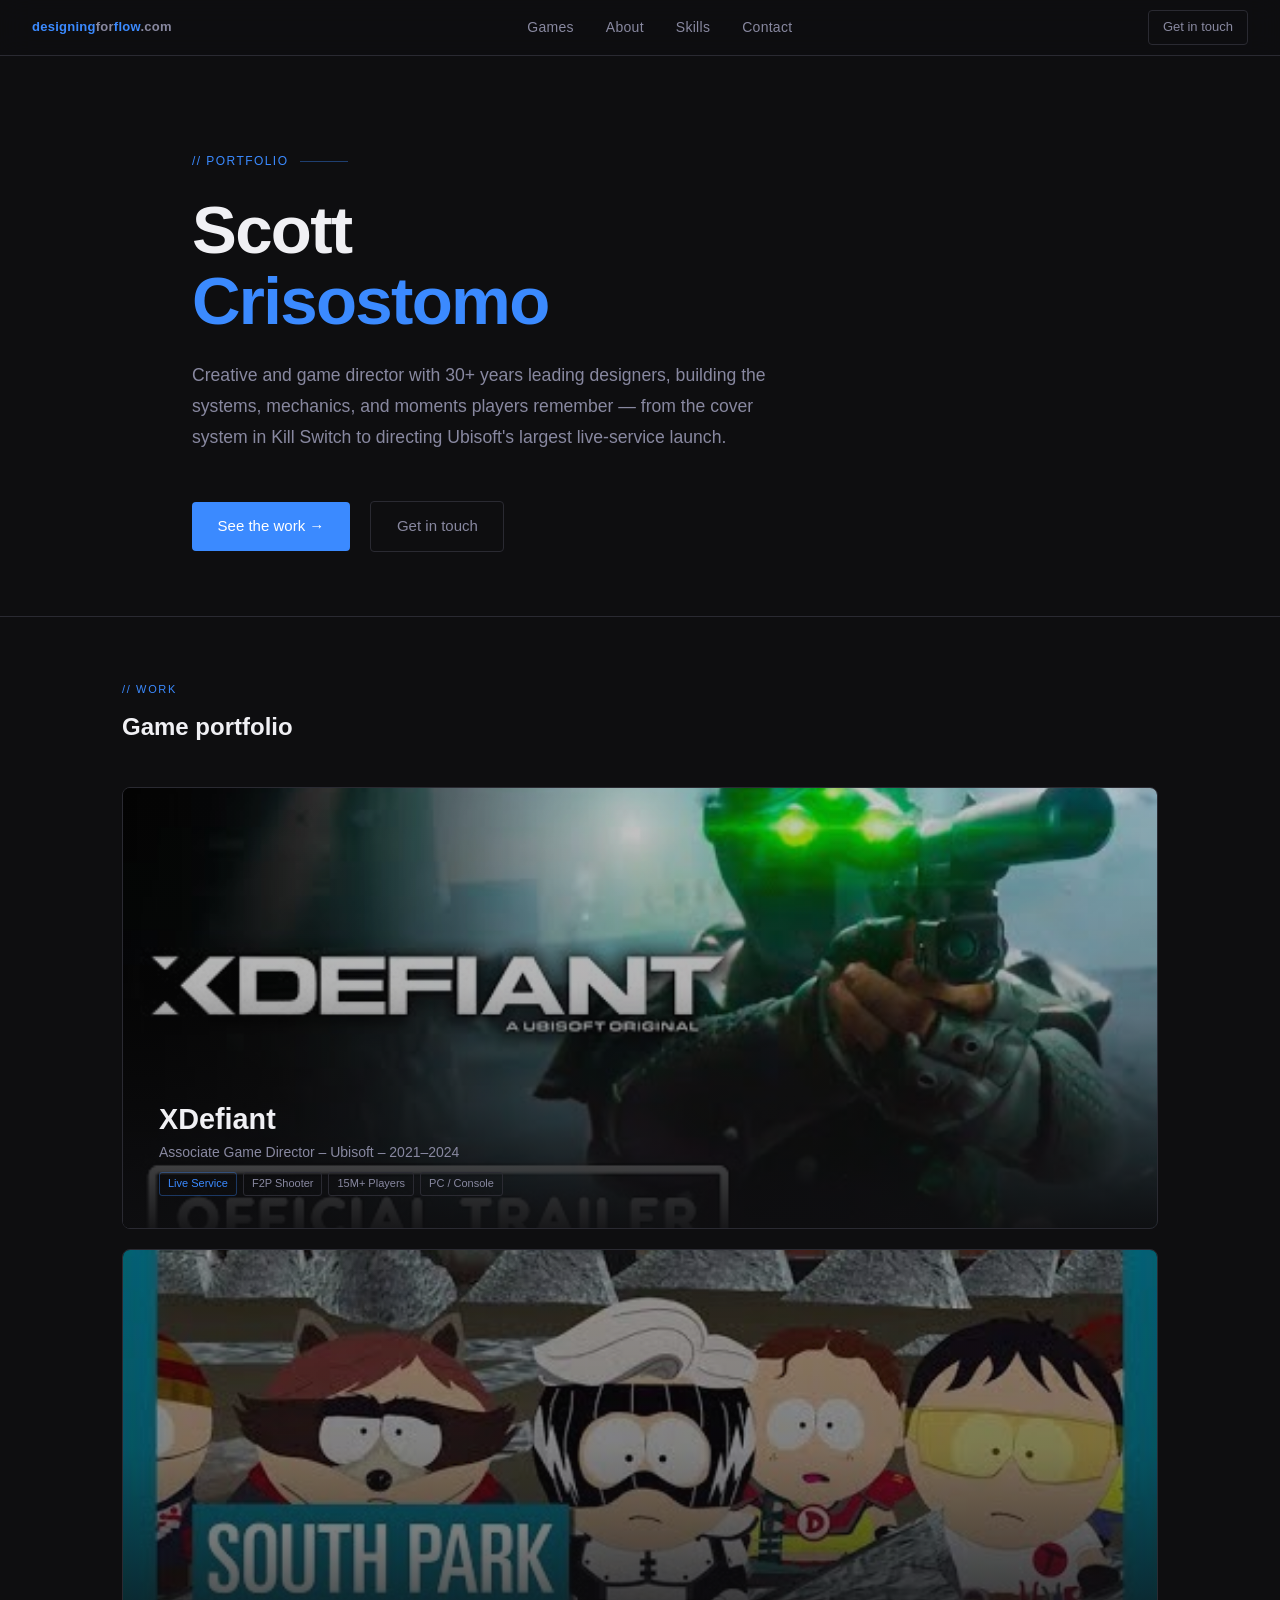
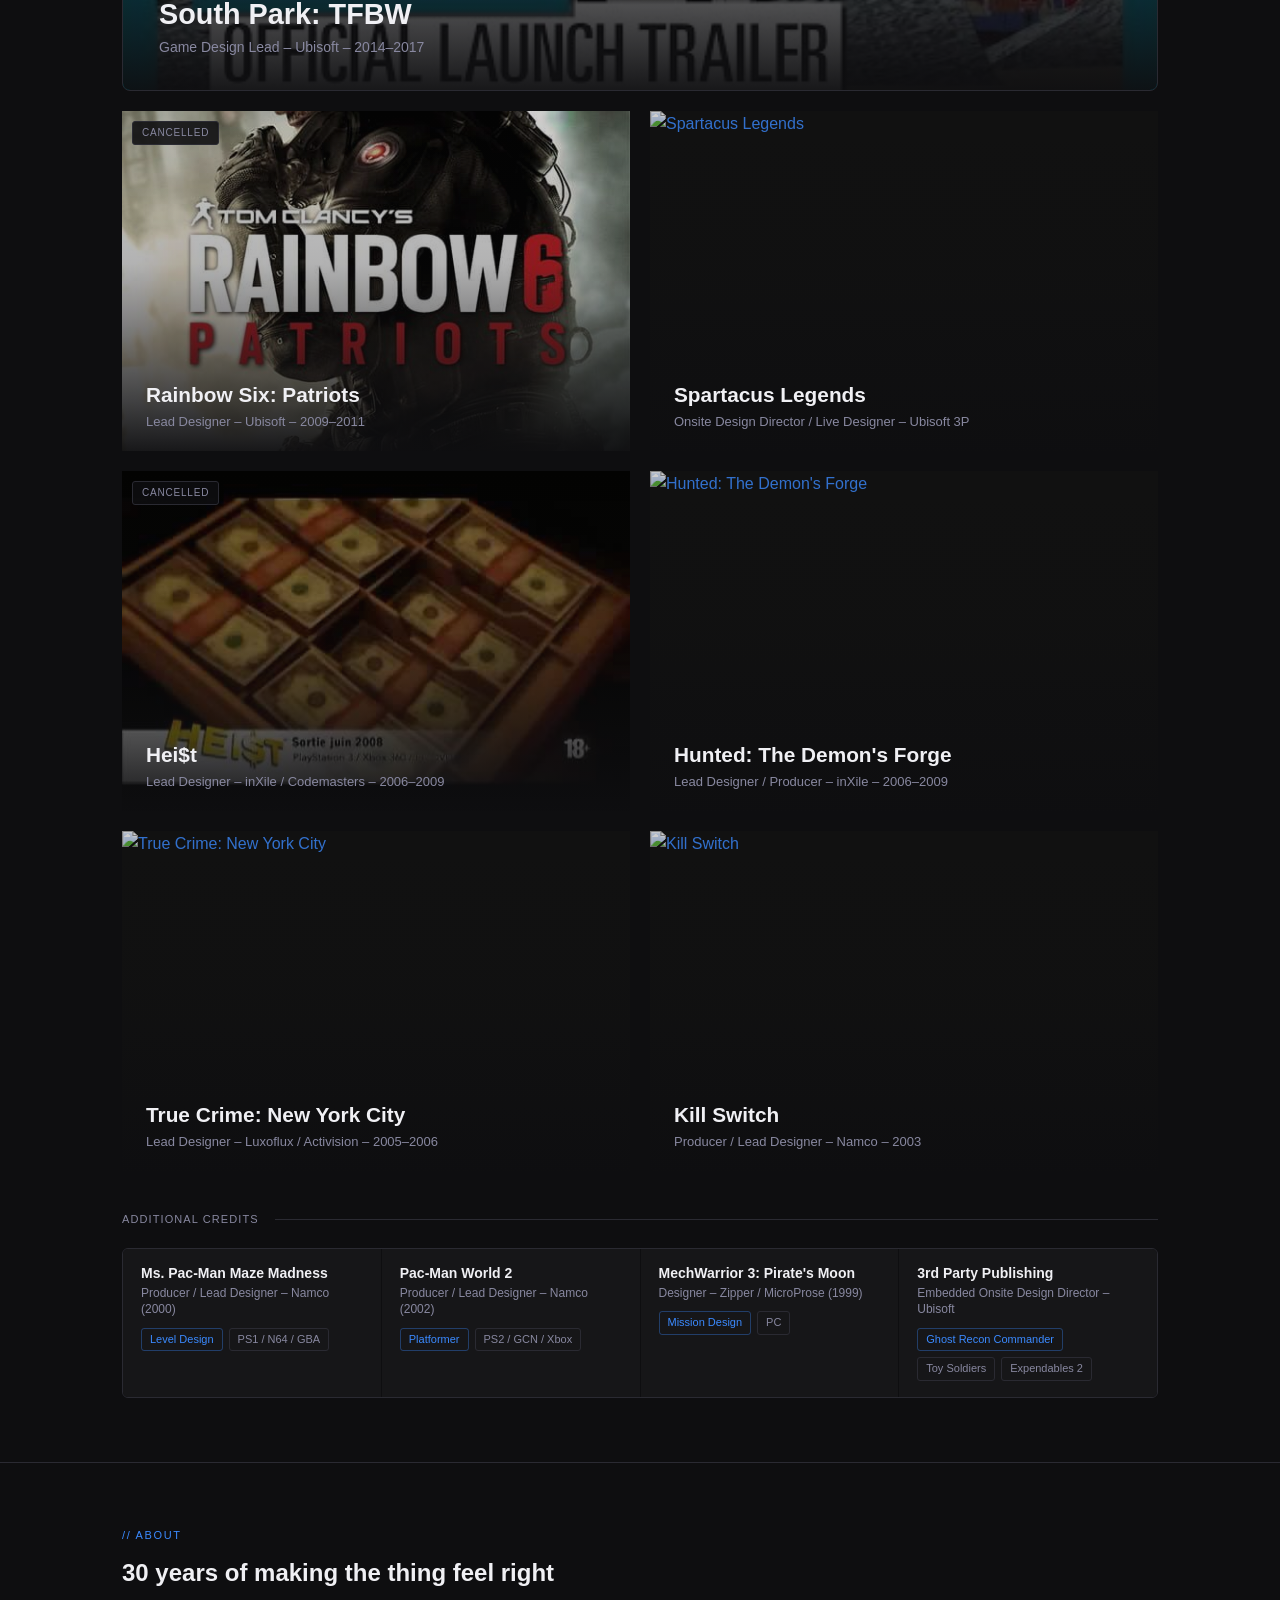
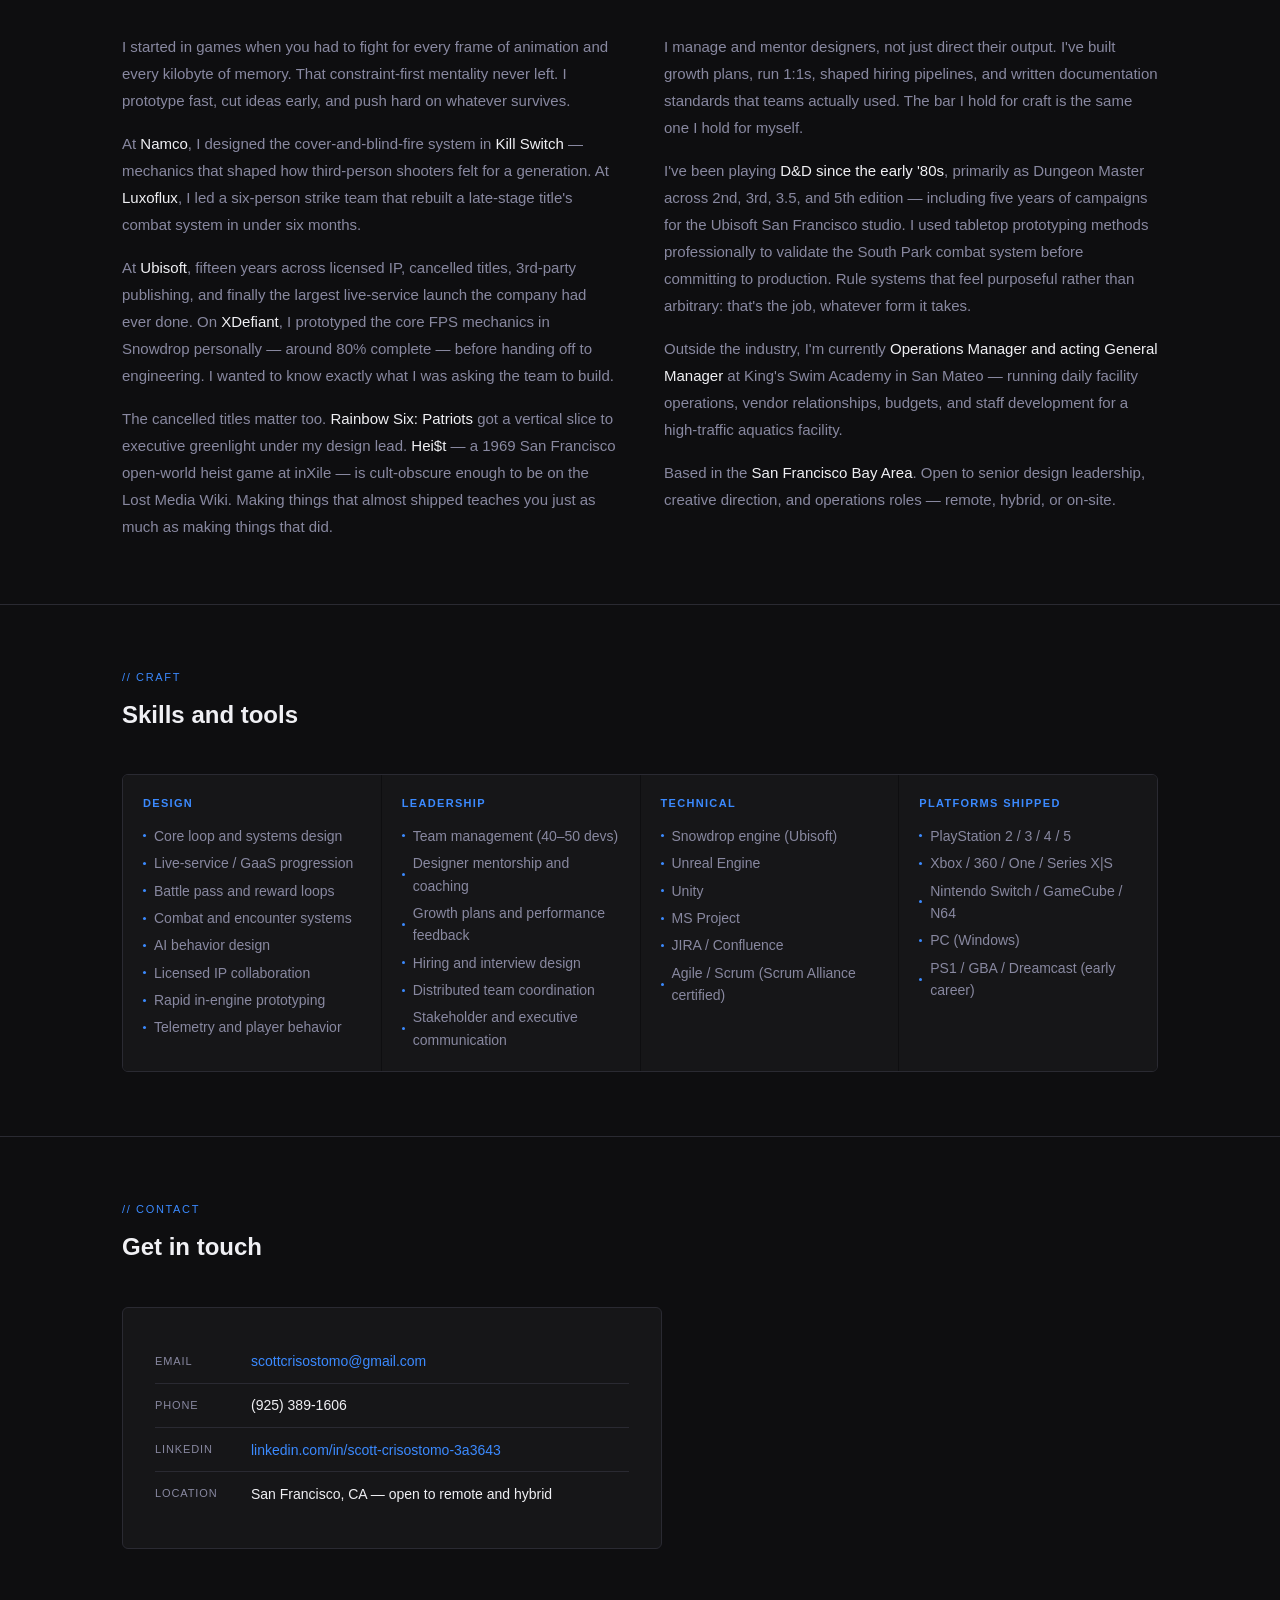
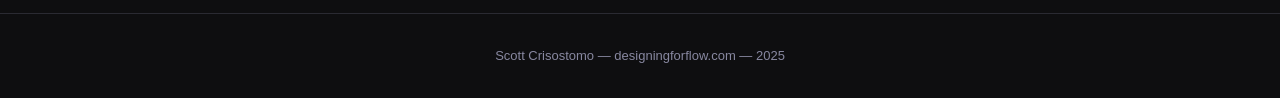
==== index.html @ 1a0916e8 "formating changes to balance out the cards" ====
<!DOCTYPE html>
<!-- saved from url=(0045)file:///C:/Users/scott/Downloads/index_1.html -->
<html lang="en"><head><meta http-equiv="Content-Type" content="text/html; charset=UTF-8">

<meta name="viewport" content="width=device-width, initial-scale=1.0">
<title>Scott Crisostomo — Game Design Portfolio</title>
<meta name="description" content="30+ years designing the systems, mechanics, and moments players remember. Associate Game Director on XDefiant. Lead Designer on South Park, Kill Switch, and more.">
<link rel="preconnect" href="https://fonts.googleapis.com/">
<link rel="preconnect" href="https://fonts.gstatic.com/" crossorigin="">
<link href="./index_files/css2" rel="stylesheet">
<style>
*{box-sizing:border-box;margin:0;padding:0}
:root{
  --bg:#0E0E10;--bg2:#161618;--bg3:#1E1E22;
  --accent:#3B8AFF;--accent2:#5CA0FF;
  --text:#F0F0F4;--muted:#8888A0;--border:#2A2A32;
  --sans:'Inter',sans-serif;--display:'DM Sans',sans-serif;
}
html{scroll-behavior:smooth}
body{background:var(--bg);color:var(--text);font-family:var(--sans);font-size:16px;line-height:1.6;overflow-x:hidden}
a{color:var(--accent);text-decoration:none}
a:hover{color:var(--accent2)}
img{display:block;max-width:100%}

/* NAV */
nav{
  position:sticky;top:0;z-index:100;
  background:rgba(14,14,16,0.94);
  backdrop-filter:blur(16px);-webkit-backdrop-filter:blur(16px);
  border-bottom:1px solid var(--border);
  padding:0 2rem;display:flex;align-items:center;justify-content:space-between;height:56px;
}
.nav-logo{font-family:var(--display);font-size:13px;font-weight:700;color:var(--accent);letter-spacing:0.02em}
.nav-logo span{color:var(--muted)}
.nav-links{display:flex;gap:2rem}
.nav-links a{font-size:14px;color:var(--muted);transition:color 0.2s;letter-spacing:0.02em}
.nav-links a:hover{color:var(--text)}
.nav-resume{font-size:13px;padding:6px 14px;border:1px solid var(--border);border-radius:4px;color:var(--muted);transition:border-color 0.2s,color 0.2s}
.nav-resume:hover{border-color:var(--accent);color:var(--accent)}

/* HERO */
.hero{padding:6rem 2rem 4rem;max-width:960px;margin:0 auto}
.hero-eyebrow{font-family:var(--sans);font-size:12px;color:var(--accent);letter-spacing:0.12em;text-transform:uppercase;margin-bottom:1.5rem;display:flex;align-items:center;gap:0.75rem}
.hero-eyebrow::after{content:'';flex:1;max-width:48px;height:1px;background:var(--accent);opacity:0.4}
.hero h1{font-family:var(--display);font-size:clamp(2.6rem,6vw,4.2rem);font-weight:800;line-height:1.05;letter-spacing:-0.025em;margin-bottom:1.5rem}
.hero h1 .accent{color:var(--accent)}
.hero-sub{font-size:1.1rem;color:var(--muted);max-width:580px;margin-bottom:3rem;line-height:1.75}
.hero-cta{display:inline-flex;align-items:center;gap:0.5rem;background:var(--accent);color:#fff;padding:0.8rem 1.6rem;border-radius:4px;font-size:15px;font-weight:500;transition:background 0.2s}
.hero-cta:hover{background:var(--accent2);color:#fff}
.hero-cta-ghost{display:inline-flex;align-items:center;gap:0.5rem;border:1px solid var(--border);color:var(--muted);padding:0.8rem 1.6rem;border-radius:4px;font-size:15px;transition:border-color 0.2s,color 0.2s;margin-left:1rem}
.hero-cta-ghost:hover{border-color:var(--accent);color:var(--accent)}

/* SECTIONS */
.section-wrap{padding:4rem 2rem;max-width:1100px;margin:0 auto}
.section-header{margin-bottom:2.5rem}
.section-eyebrow{font-family:var(--sans);font-size:11px;color:var(--accent);letter-spacing:0.15em;text-transform:uppercase;margin-bottom:0.6rem}
.section-title{font-family:var(--display);font-size:1.5rem;font-weight:700;color:var(--text)}
hr.divider{border:none;border-top:1px solid var(--border);margin:0}

/* GAME CARDS */
.games-grid{display:grid;grid-template-columns:repeat(2,1fr);gap:1.25rem}

.game-card-hero.full-width{
  grid-column:1/-1;
  display:block;text-decoration:none;
  background:var(--bg2);border:1px solid var(--border);
  border-radius:8px;overflow:hidden;position:relative;
  transition:border-color 0.25s;
}
.game-card-hero:hover{border-color:var(--accent)}

.game-card{
  display:block;text-decoration:none;
  background:var(--bg2);border:1px solid var(--border);
  border-radius:6px;overflow:hidden;position:relative;
  transition:border-color 0.25s,transform 0.25s;
}
.game-card:hover{border-color:var(--accent);transform:translateY(-4px)}
.game-card-hero:hover{border-color:var(--accent)}

.game-thumb{height:200px;overflow:hidden;position:relative;background:#111}
.game-card-hero .game-thumb{height:340px}
.game-card-hero.full-width .game-thumb{height:440px}
.game-thumb img{width:100%;height:100%;object-fit:cover;transition:transform 0.45s;opacity:0.8}
.game-card:hover .game-thumb img,.game-card-hero:hover .game-thumb img{transform:scale(1.04);opacity:1}

.game-thumb-overlay{
  position:absolute;inset:0;
  background:linear-gradient(to top,rgba(14,14,16,0.95) 0%,rgba(14,14,16,0.15) 55%,transparent 100%);
  display:flex;align-items:flex-end;padding:1rem 1.125rem;z-index:1;
}
.game-card-hero .game-thumb-overlay{padding:1.25rem 1.5rem}
.game-card-hero.full-width .game-thumb-overlay{padding:2rem 2.25rem}

.game-thumb-text{width:100%}
.game-name{font-family:var(--display);font-weight:700;font-size:15px;color:var(--text);margin-bottom:0.2rem;line-height:1.2}
.game-card-hero .game-name{font-size:1.3rem;margin-bottom:0.3rem}
.game-card-hero.full-width .game-name{font-size:1.8rem;margin-bottom:0.4rem}
.game-role-text{font-size:12px;color:var(--muted);line-height:1.4}
.game-card-hero .game-role-text{font-size:13px}
.game-card-hero.full-width .game-role-text{font-size:14px}
.pills{display:flex;gap:6px;flex-wrap:wrap;margin-top:0.6rem}
.pill{font-size:11px;padding:2px 8px;border-radius:3px;border:1px solid var(--border);color:var(--muted)}
.pill-blue{border-color:rgba(59,138,255,0.35);color:var(--accent)}

/* Hover panel slides in from right */
.hover-panel{
  position:absolute;top:0;right:0;bottom:0;width:260px;
  background:rgba(14,14,16,0.97);border-left:1px solid var(--border);
  transform:translateX(100%);
  transition:transform 0.3s cubic-bezier(0.4,0,0.2,1);
  z-index:2;display:flex;flex-direction:column;padding:1.25rem;
}
.game-card-hero.full-width .hover-panel{width:320px}
.game-card:hover .hover-panel,.game-card-hero:hover .hover-panel{transform:translateX(0)}
.hover-panel-label{font-size:10px;color:var(--accent);text-transform:uppercase;letter-spacing:0.14em;margin-bottom:0.75rem;padding-bottom:0.6rem;border-bottom:1px solid var(--border)}
.hover-stats{list-style:none;display:flex;flex-direction:column;gap:0.65rem;flex:1}
.hover-stats li{font-size:13px;color:var(--muted);line-height:1.5;display:flex;gap:0.5rem}
.hover-stats li strong{color:var(--text);font-weight:500;flex-shrink:0;min-width:60px}
.hover-cta{margin-top:1.25rem;padding:0.6rem 1rem;background:var(--accent);color:#fff;border-radius:4px;font-size:13px;font-weight:500;text-align:center;display:block}

.cancelled-badge{
  position:absolute;top:10px;left:10px;z-index:3;
  background:rgba(14,14,16,0.88);border:1px solid var(--border);
  border-radius:3px;padding:3px 9px;
  font-size:10px;color:var(--muted);letter-spacing:0.08em;text-transform:uppercase;
}

/* SECONDARY CREDITS */
.secondary-label{font-size:11px;color:var(--muted);text-transform:uppercase;letter-spacing:0.1em;margin:2.5rem 0 1.25rem;display:flex;align-items:center;gap:1rem}
.secondary-label::after{content:'';flex:1;height:1px;background:var(--border)}
.secondary-grid{display:grid;grid-template-columns:repeat(auto-fill,minmax(220px,1fr));gap:1px;border:1px solid var(--border);border-radius:6px;overflow:hidden}
.secondary-card{background:var(--bg2);padding:1rem 1.125rem;transition:background 0.2s;display:block;text-decoration:none}
.secondary-card:hover{background:var(--bg3)}
.secondary-card .game-name{font-size:14px;margin-bottom:0.15rem}
.secondary-card .game-role-text{font-size:12px;margin-bottom:0.4rem}

/* ABOUT */
.about-grid{display:grid;grid-template-columns:1fr 1fr;gap:3rem;align-items:start}
.about-body{font-size:15px;color:var(--muted);line-height:1.8}
.about-body p+p{margin-top:1rem}
.about-body strong{color:var(--text);font-weight:500}

/* SKILLS */
.skills-grid{display:grid;grid-template-columns:repeat(auto-fill,minmax(220px,1fr));gap:1px;border:1px solid var(--border);border-radius:6px;overflow:hidden}
.skill-group{background:var(--bg2);padding:1.25rem}
.skill-group h4{font-size:11px;color:var(--accent);text-transform:uppercase;letter-spacing:0.12em;margin-bottom:0.75rem}
.skill-list{list-style:none;display:flex;flex-direction:column;gap:5px}
.skill-list li{font-size:14px;color:var(--muted);display:flex;align-items:center;gap:8px}
.dot{width:3px;height:3px;border-radius:50%;background:var(--accent);flex-shrink:0}

/* CONTACT */
.contact-block{background:var(--bg2);border:1px solid var(--border);border-radius:6px;padding:2rem;max-width:540px}
.contact-row{display:flex;align-items:center;padding:0.65rem 0;border-bottom:1px solid var(--border);font-size:14px;gap:1rem}
.contact-row:last-child{border-bottom:none}
.contact-key{font-size:11px;text-transform:uppercase;letter-spacing:0.08em;color:var(--muted);width:80px;flex-shrink:0}
.contact-val{color:var(--text)}
.contact-val a{color:var(--accent)}

footer{border-top:1px solid var(--border);padding:2rem;text-align:center;font-size:13px;color:var(--muted)}

@media(max-width:800px){
  .games-grid{grid-template-columns:1fr}
  .game-card-hero .game-thumb{height:220px}
.game-card-hero.full-width .game-thumb{height:280px}
  .nav-links{display:none}
  .about-grid{grid-template-columns:1fr}
  .hero-cta-ghost{margin-left:0;margin-top:0.75rem;display:block;width:fit-content}
}
</style>
</head>
<body>

<nav>
  <span class="nav-logo">designing<span>for</span>flow<span>.com</span></span>
  <div class="nav-links">
    <a href="file:///C:/Users/scott/Downloads/index_1.html#games">Games</a>
    <a href="file:///C:/Users/scott/Downloads/index_1.html#about">About</a>
    <a href="file:///C:/Users/scott/Downloads/index_1.html#skills">Skills</a>
    <a href="file:///C:/Users/scott/Downloads/index_1.html#contact">Contact</a>
  </div>
  <a class="nav-resume" href="mailto:scottcrisostomo@gmail.com">Get in touch</a>
</nav>

<div class="hero">
  <p class="hero-eyebrow">// portfolio</p>
  <h1>Scott<br><span class="accent">Crisostomo</span></h1>
  <p class="hero-sub">Creative and game director with 30+ years leading designers, building the systems, mechanics, and moments players remember — from the cover system in Kill Switch to directing Ubisoft's largest live-service launch.</p>
  <a class="hero-cta" href="file:///C:/Users/scott/Downloads/index_1.html#games">See the work →</a>
  <a class="hero-cta-ghost" href="file:///C:/Users/scott/Downloads/index_1.html#contact">Get in touch</a>
</div>

<hr class="divider">

<div class="section-wrap" id="games">
  <div class="section-header">
    <p class="section-eyebrow">// work</p>
    <h2 class="section-title">Game portfolio</h2>
  </div>

  <div class="games-grid">

    <!-- XDefiant HERO -->
    <a class="game-card-hero full-width" href="file:///C:/Users/scott/Downloads/games/xdefiant.html">
      <div class="game-thumb">
        <img src="./index_files/hqdefault.jpg" alt="XDefiant" loading="lazy">
        <div class="game-thumb-overlay">
          <div class="game-thumb-text">
            <p class="game-name">XDefiant</p>
            <p class="game-role-text">Associate Game Director – Ubisoft – 2021–2024</p>
            <div class="pills">
              <span class="pill pill-blue">Live Service</span>
              <span class="pill">F2P Shooter</span>
              <span class="pill">15M+ Players</span>
              <span class="pill">PC / Console</span>
            </div>
          </div>
        </div>
        <div class="hover-panel">
          <p class="hover-panel-label">Design highlights</p>
          <ul class="hover-stats">
            <li><strong>3Cs</strong> Personally prototyped core FPS mechanics in Snowdrop to ~80% before engineering handoff</li>
            <li><strong>Seasons</strong> Directed new maps, factions, weapons, abilities, and modes each seasonal cycle</li>
            <li><strong>Process</strong> Built design review pipelines and approval cadences across 4 global studios</li>
            <li><strong>Live ops</strong> Owned battle pass, progression tuning, and player retention systems</li>
            <li><strong>Scale</strong> 15M+ players at launch</li>
          </ul>
          <span class="hover-cta">View case study →</span>
        </div>
      </div>
    </a>

    <!-- South Park TFBW -->
    <a class="game-card-hero full-width" href="file:///C:/Users/scott/Downloads/games/south-park-tfbw.html">
      <div class="game-thumb">
        <img src="./index_files/hqdefault(1).jpg" alt="South Park: The Fractured But Whole" loading="lazy">
        <div class="game-thumb-overlay">
          <div class="game-thumb-text">
            <p class="game-name">South Park: TFBW</p>
            <p class="game-role-text">Game Design Lead – Ubisoft – 2014–2017</p>
          </div>
        </div>
        <div class="hover-panel">
          <p class="hover-panel-label">Design highlights</p>
          <ul class="hover-stats">
            <li><strong>Combat</strong> Designed full turn-based tactical combat system</li>
            <li><strong>FTUE</strong> Structured onboarding without breaking comedic tone</li>
            <li><strong>Prototype</strong> Used tabletop methods to validate combat before engine</li>
            <li><strong>IP</strong> Direct collaboration with Matt Stone &amp; Trey Parker</li>
          </ul>
          <span class="hover-cta">View case study →</span>
        </div>
      </div>
    </a>

    <!-- Rainbow Six Patriots -->
    <a class="game-card-hero" href="file:///C:/Users/scott/Downloads/games/rainbow-six-patriots.html">
      <div class="game-thumb">
        <img src="./index_files/co1yhh.jpg" alt="Rainbow Six: Patriots" loading="lazy">
        <div class="cancelled-badge">Cancelled</div>
        <div class="game-thumb-overlay">
          <div class="game-thumb-text">
            <p class="game-name">Rainbow Six: Patriots</p>
            <p class="game-role-text">Lead Designer – Ubisoft – 2009–2011</p>
          </div>
        </div>
        <div class="hover-panel">
          <p class="hover-panel-label">Design highlights</p>
          <ul class="hover-stats">
            <li><strong>3Cs</strong> Designed core character, camera, and combat systems</li>
            <li><strong>Greenlight</strong> Led design through vertical slice to executive greenlight</li>
            <li><strong>Teams</strong> Directed game, level, and narrative design disciplines</li>
          </ul>
          <span class="hover-cta">View case study →</span>
        </div>
      </div>
    </a>

    <!-- Spartacus Legends -->
    <a class="game-card-hero" href="file:///C:/Users/scott/Downloads/games/spartacus-legends.html">
      <div class="game-thumb">
        <img src="file:///C:/Users/scott/Downloads/games/spartacus.png" alt="Spartacus Legends" loading="lazy">
        <div class="game-thumb-overlay">
          <div class="game-thumb-text">
            <p class="game-name">Spartacus Legends</p>
            <p class="game-role-text">Onsite Design Director / Live Designer – Ubisoft 3P</p>
          </div>
        </div>
        <div class="hover-panel">
          <p class="hover-panel-label">Design highlights</p>
          <ul class="hover-stats">
            <li><strong>Dev</strong> Embedded onsite design director ensuring quality bar</li>
            <li><strong>Live</strong> Owned monthly balance patches and new weapon/armor cadence</li>
            <li><strong>Model</strong> F2P fighting game, Starz licensed IP</li>
          </ul>
          <span class="hover-cta">View case study →</span>
        </div>
      </div>
    </a>

    <!-- Hei$t -->
    <a class="game-card-hero" href="file:///C:/Users/scott/Downloads/games/heist.html">
      <div class="game-thumb" style="background:#12100a">
        <img src="./index_files/hqdefault(2).jpg" alt="Hei$t" loading="lazy" onerror="this.src=&#39;https://img.youtube.com/vi/8_9Y8PFlStk/hqdefault.jpg&#39;">
        <div class="cancelled-badge">Cancelled</div>
        <div class="game-thumb-overlay">
          <div class="game-thumb-text">
            <p class="game-name">Hei$t</p>
            <p class="game-role-text">Lead Designer – inXile / Codemasters – 2006–2009</p>
          </div>
        </div>
        <div class="hover-panel">
          <p class="hover-panel-label">Design highlights</p>
          <ul class="hover-stats">
            <li><strong>3Cs</strong> Designed core character, camera, and controls</li>
            <li><strong>Banks</strong> Conceived banks-as-bosses framework</li>
            <li><strong>Time</strong> Designed preparation and heist time pressure mechanics</li>
            <li><strong>Setting</strong> 1969 San Francisco open world</li>
          </ul>
          <span class="hover-cta">View case study →</span>
        </div>
      </div>
    </a>

    <!-- Hunted -->
    <a class="game-card-hero" href="file:///C:/Users/scott/Downloads/games/hunted.html">
      <div class="game-thumb">
        <img src="file:///C:/Users/scott/Downloads/games/hunted.png" alt="Hunted: The Demon&#39;s Forge" loading="lazy">
        <div class="game-thumb-overlay">
          <div class="game-thumb-text">
            <p class="game-name">Hunted: The Demon's Forge</p>
            <p class="game-role-text">Lead Designer / Producer – inXile – 2006–2009</p>
          </div>
        </div>
        <div class="hover-panel">
          <p class="hover-panel-label">Design highlights</p>
          <ul class="hover-stats">
            <li><strong>Bible</strong> Created full design bible from scratch</li>
            <li><strong>Prototype</strong> Built greenlight prototype that secured Bethesda deal</li>
            <li><strong>Combat</strong> Designed co-op combat and encounter systems</li>
          </ul>
          <span class="hover-cta">View case study →</span>
        </div>
      </div>
    </a>

    <!-- True Crime NYC -->
    <a class="game-card-hero" href="file:///C:/Users/scott/Downloads/games/true-crime-nyc.html">
      <div class="game-thumb">
        <img src="file:///C:/Users/scott/Downloads/games/true-crime.png" alt="True Crime: New York City" loading="lazy">
        <div class="game-thumb-overlay">
          <div class="game-thumb-text">
            <p class="game-name">True Crime: New York City</p>
            <p class="game-role-text">Lead Designer – Luxoflux / Activision – 2005–2006</p>
          </div>
        </div>
        <div class="hover-panel">
          <p class="hover-panel-label">Design highlights</p>
          <ul class="hover-stats">
            <li><strong>Rebuild</strong> Full combat system redesign in 6 months</li>
            <li><strong>Shooting</strong> Overhauled targeting and gun feel</li>
            <li><strong>Melee</strong> Designed rock-paper-scissors melee system</li>
            <li><strong>Team</strong> Led small strike team under tight deadline</li>
          </ul>
          <span class="hover-cta">View case study →</span>
        </div>
      </div>
    </a>

    <!-- Kill Switch -->
    <a class="game-card-hero" href="file:///C:/Users/scott/Downloads/games/kill-switch.html">
      <div class="game-thumb">
        <img src="file:///C:/Users/scott/Downloads/games/killswitch.png" alt="Kill Switch" loading="lazy">
        <div class="game-thumb-overlay">
          <div class="game-thumb-text">
            <p class="game-name">Kill Switch</p>
            <p class="game-role-text">Producer / Lead Designer – Namco – 2003</p>
          </div>
        </div>
        <div class="hover-panel">
          <p class="hover-panel-label">Design highlights</p>
          <ul class="hover-stats">
            <li><strong>Cover</strong> Designed cover-and-blind-fire system adopted by major franchises</li>
            <li><strong>AI</strong> Designed flanking, suppression, and squad AI</li>
            <li><strong>Impact</strong> Genre-defining mechanics still in use today</li>
          </ul>
          <span class="hover-cta">View case study →</span>
        </div>
      </div>
    </a>

  </div>

  <!-- SECONDARY CREDITS -->
  <p class="secondary-label">Additional credits</p>
  <div class="secondary-grid">
    <a class="secondary-card" href="file:///C:/Users/scott/Downloads/games/ms-pac-man.html">
      <p class="game-name">Ms. Pac-Man Maze Madness</p>
      <p class="game-role-text">Producer / Lead Designer – Namco (2000)</p>
      <div class="pills"><span class="pill pill-blue">Level Design</span><span class="pill">PS1 / N64 / GBA</span></div>
    </a>
    <a class="secondary-card" href="file:///C:/Users/scott/Downloads/games/pac-man-world-2.html">
      <p class="game-name">Pac-Man World 2</p>
      <p class="game-role-text">Producer / Lead Designer – Namco (2002)</p>
      <div class="pills"><span class="pill pill-blue">Platformer</span><span class="pill">PS2 / GCN / Xbox</span></div>
    </a>
    <a class="secondary-card" href="file:///C:/Users/scott/Downloads/games/mechwarrior-3.html">
      <p class="game-name">MechWarrior 3: Pirate's Moon</p>
      <p class="game-role-text">Designer – Zipper / MicroProse (1999)</p>
      <div class="pills"><span class="pill pill-blue">Mission Design</span><span class="pill">PC</span></div>
    </a>
    <a class="secondary-card" href="file:///C:/Users/scott/Downloads/games/3p-publishing.html">
      <p class="game-name">3rd Party Publishing</p>
      <p class="game-role-text">Embedded Onsite Design Director – Ubisoft</p>
      <div class="pills"><span class="pill pill-blue">Ghost Recon Commander</span><span class="pill">Toy Soldiers</span><span class="pill">Expendables 2</span></div>
    </a>
  </div>
</div>

<hr class="divider">

<div class="section-wrap" id="about">
  <div class="section-header">
    <p class="section-eyebrow">// about</p>
    <h2 class="section-title">30 years of making the thing feel right</h2>
  </div>
  <div class="about-grid">
    <div class="about-body">
      <p>I started in games when you had to fight for every frame of animation and every kilobyte of memory. That constraint-first mentality never left. I prototype fast, cut ideas early, and push hard on whatever survives.</p>
      <p>At <strong>Namco</strong>, I designed the cover-and-blind-fire system in <strong>Kill Switch</strong> — mechanics that shaped how third-person shooters felt for a generation. At <strong>Luxoflux</strong>, I led a six-person strike team that rebuilt a late-stage title's combat system in under six months.</p>
      <p>At <strong>Ubisoft</strong>, fifteen years across licensed IP, cancelled titles, 3rd-party publishing, and finally the largest live-service launch the company had ever done. On <strong>XDefiant</strong>, I prototyped the core FPS mechanics in Snowdrop personally — around 80% complete — before handing off to engineering. I wanted to know exactly what I was asking the team to build.</p>
      <p>The cancelled titles matter too. <strong>Rainbow Six: Patriots</strong> got a vertical slice to executive greenlight under my design lead. <strong>Hei$t</strong> — a 1969 San Francisco open-world heist game at inXile — is cult-obscure enough to be on the Lost Media Wiki. Making things that almost shipped teaches you just as much as making things that did.</p>
    </div>
    <div class="about-body">
      <p>I manage and mentor designers, not just direct their output. I've built growth plans, run 1:1s, shaped hiring pipelines, and written documentation standards that teams actually used. The bar I hold for craft is the same one I hold for myself.</p>
      <p>I've been playing <strong>D&amp;D since the early '80s</strong>, primarily as Dungeon Master across 2nd, 3rd, 3.5, and 5th edition — including five years of campaigns for the Ubisoft San Francisco studio. I used tabletop prototyping methods professionally to validate the South Park combat system before committing to production. Rule systems that feel purposeful rather than arbitrary: that's the job, whatever form it takes.</p>
      <p>Outside the industry, I'm currently <strong>Operations Manager and acting General Manager</strong> at King's Swim Academy in San Mateo — running daily facility operations, vendor relationships, budgets, and staff development for a high-traffic aquatics facility.</p>
      <p>Based in the <strong>San Francisco Bay Area</strong>. Open to senior design leadership, creative direction, and operations roles — remote, hybrid, or on-site.</p>
    </div>
  </div>
</div>

<hr class="divider">

<div class="section-wrap" id="skills">
  <div class="section-header">
    <p class="section-eyebrow">// craft</p>
    <h2 class="section-title">Skills and tools</h2>
  </div>
  <div class="skills-grid">
    <div class="skill-group">
      <h4>Design</h4>
      <ul class="skill-list">
        <li><span class="dot"></span>Core loop and systems design</li>
        <li><span class="dot"></span>Live-service / GaaS progression</li>
        <li><span class="dot"></span>Battle pass and reward loops</li>
        <li><span class="dot"></span>Combat and encounter systems</li>
        <li><span class="dot"></span>AI behavior design</li>
        <li><span class="dot"></span>Licensed IP collaboration</li>
        <li><span class="dot"></span>Rapid in-engine prototyping</li>
        <li><span class="dot"></span>Telemetry and player behavior</li>
      </ul>
    </div>
    <div class="skill-group">
      <h4>Leadership</h4>
      <ul class="skill-list">
        <li><span class="dot"></span>Team management (40–50 devs)</li>
        <li><span class="dot"></span>Designer mentorship and coaching</li>
        <li><span class="dot"></span>Growth plans and performance feedback</li>
        <li><span class="dot"></span>Hiring and interview design</li>
        <li><span class="dot"></span>Distributed team coordination</li>
        <li><span class="dot"></span>Stakeholder and executive communication</li>
      </ul>
    </div>
    <div class="skill-group">
      <h4>Technical</h4>
      <ul class="skill-list">
        <li><span class="dot"></span>Snowdrop engine (Ubisoft)</li>
        <li><span class="dot"></span>Unreal Engine</li>
        <li><span class="dot"></span>Unity</li>
        <li><span class="dot"></span>MS Project</li>
        <li><span class="dot"></span>JIRA / Confluence</li>
        <li><span class="dot"></span>Agile / Scrum (Scrum Alliance certified)</li>
      </ul>
    </div>
    <div class="skill-group">
      <h4>Platforms shipped</h4>
      <ul class="skill-list">
        <li><span class="dot"></span>PlayStation 2 / 3 / 4 / 5</li>
        <li><span class="dot"></span>Xbox / 360 / One / Series X|S</li>
        <li><span class="dot"></span>Nintendo Switch / GameCube / N64</li>
        <li><span class="dot"></span>PC (Windows)</li>
        <li><span class="dot"></span>PS1 / GBA / Dreamcast (early career)</li>
      </ul>
    </div>
  </div>
</div>

<hr class="divider">

<div class="section-wrap" id="contact">
  <div class="section-header">
    <p class="section-eyebrow">// contact</p>
    <h2 class="section-title">Get in touch</h2>
  </div>
  <div class="contact-block">
    <div class="contact-row">
      <span class="contact-key">Email</span>
      <span class="contact-val"><a href="mailto:scottcrisostomo@gmail.com">scottcrisostomo@gmail.com</a></span>
    </div>
    <div class="contact-row">
      <span class="contact-key">Phone</span>
      <span class="contact-val">(925) 389-1606</span>
    </div>
    <div class="contact-row">
      <span class="contact-key">LinkedIn</span>
      <span class="contact-val"><a href="https://www.linkedin.com/in/scott-crisostomo-3a3643/" target="_blank" rel="noopener">linkedin.com/in/scott-crisostomo-3a3643</a></span>
    </div>
    <div class="contact-row">
      <span class="contact-key">Location</span>
      <span class="contact-val">San Francisco, CA — open to remote and hybrid</span>
    </div>
  </div>
</div>

<footer>
  <p>Scott Crisostomo — designingforflow.com — 2025</p>
</footer>



</body></html>
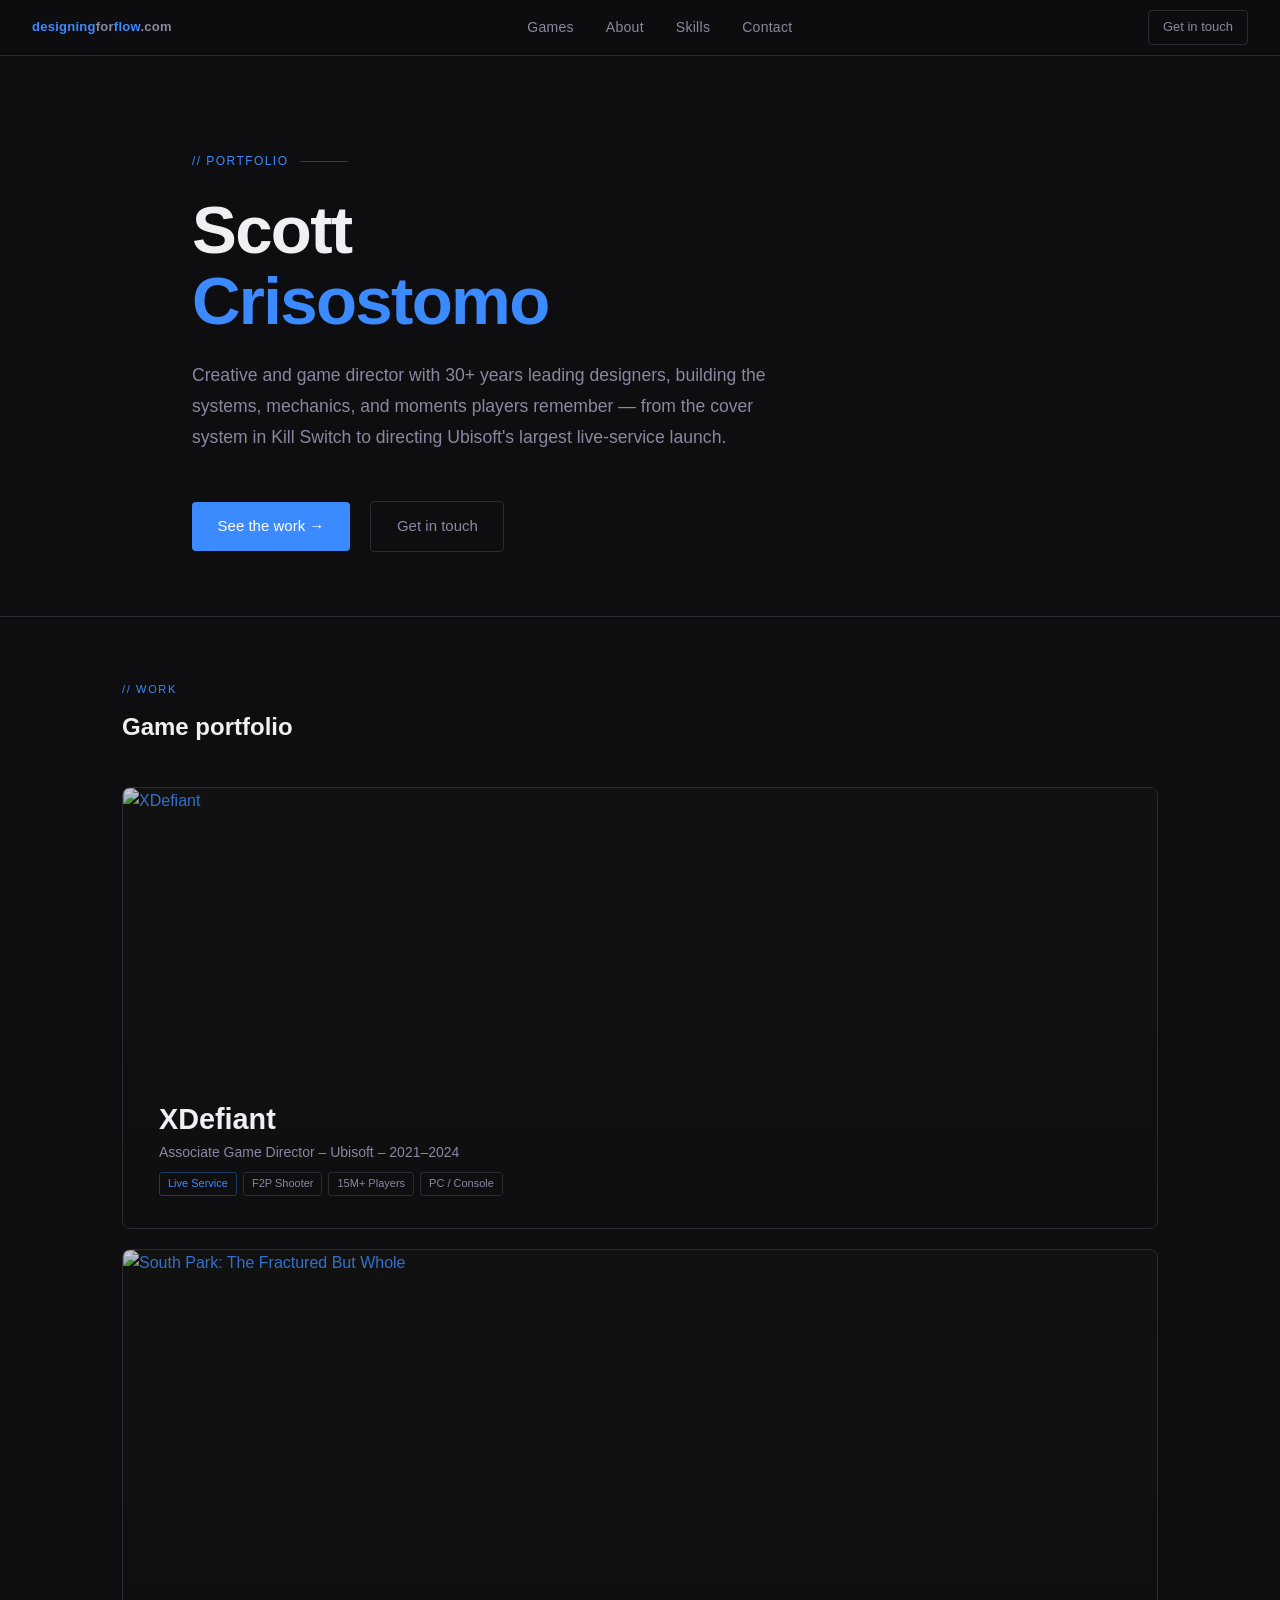
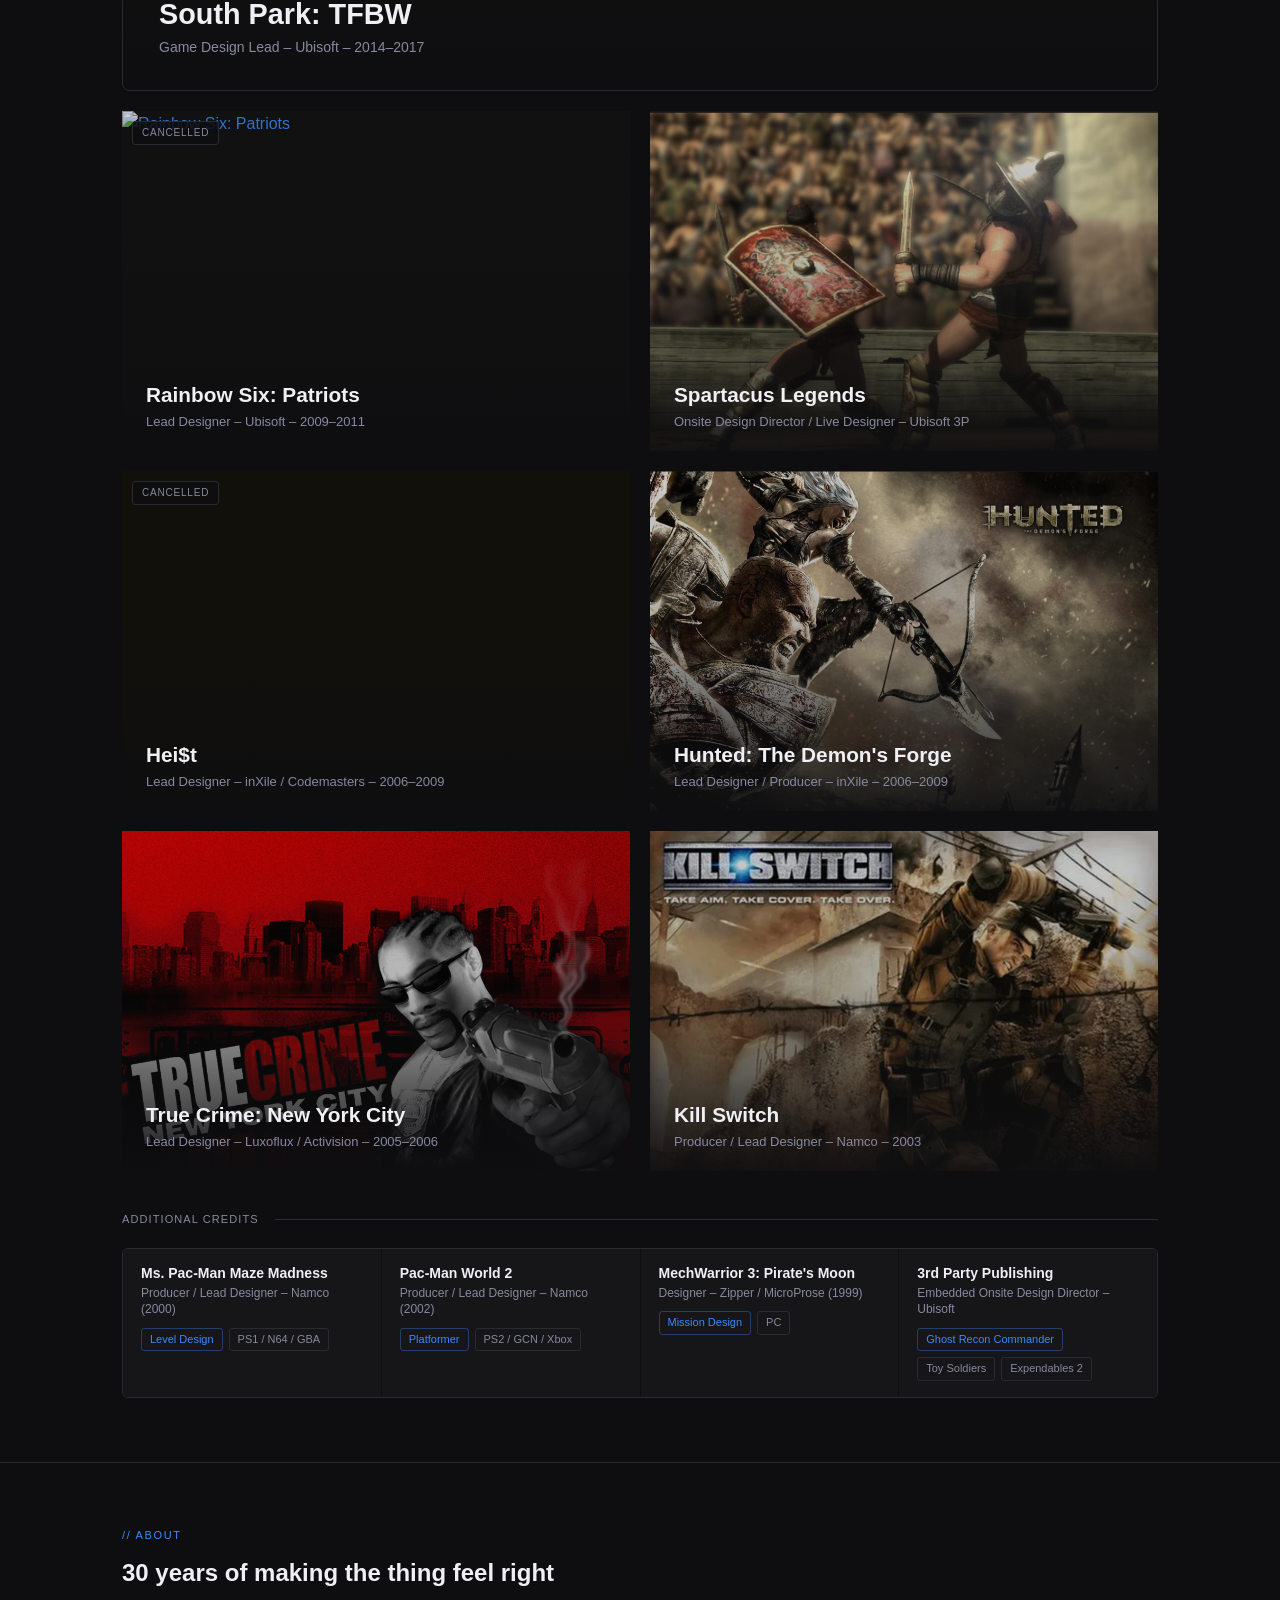
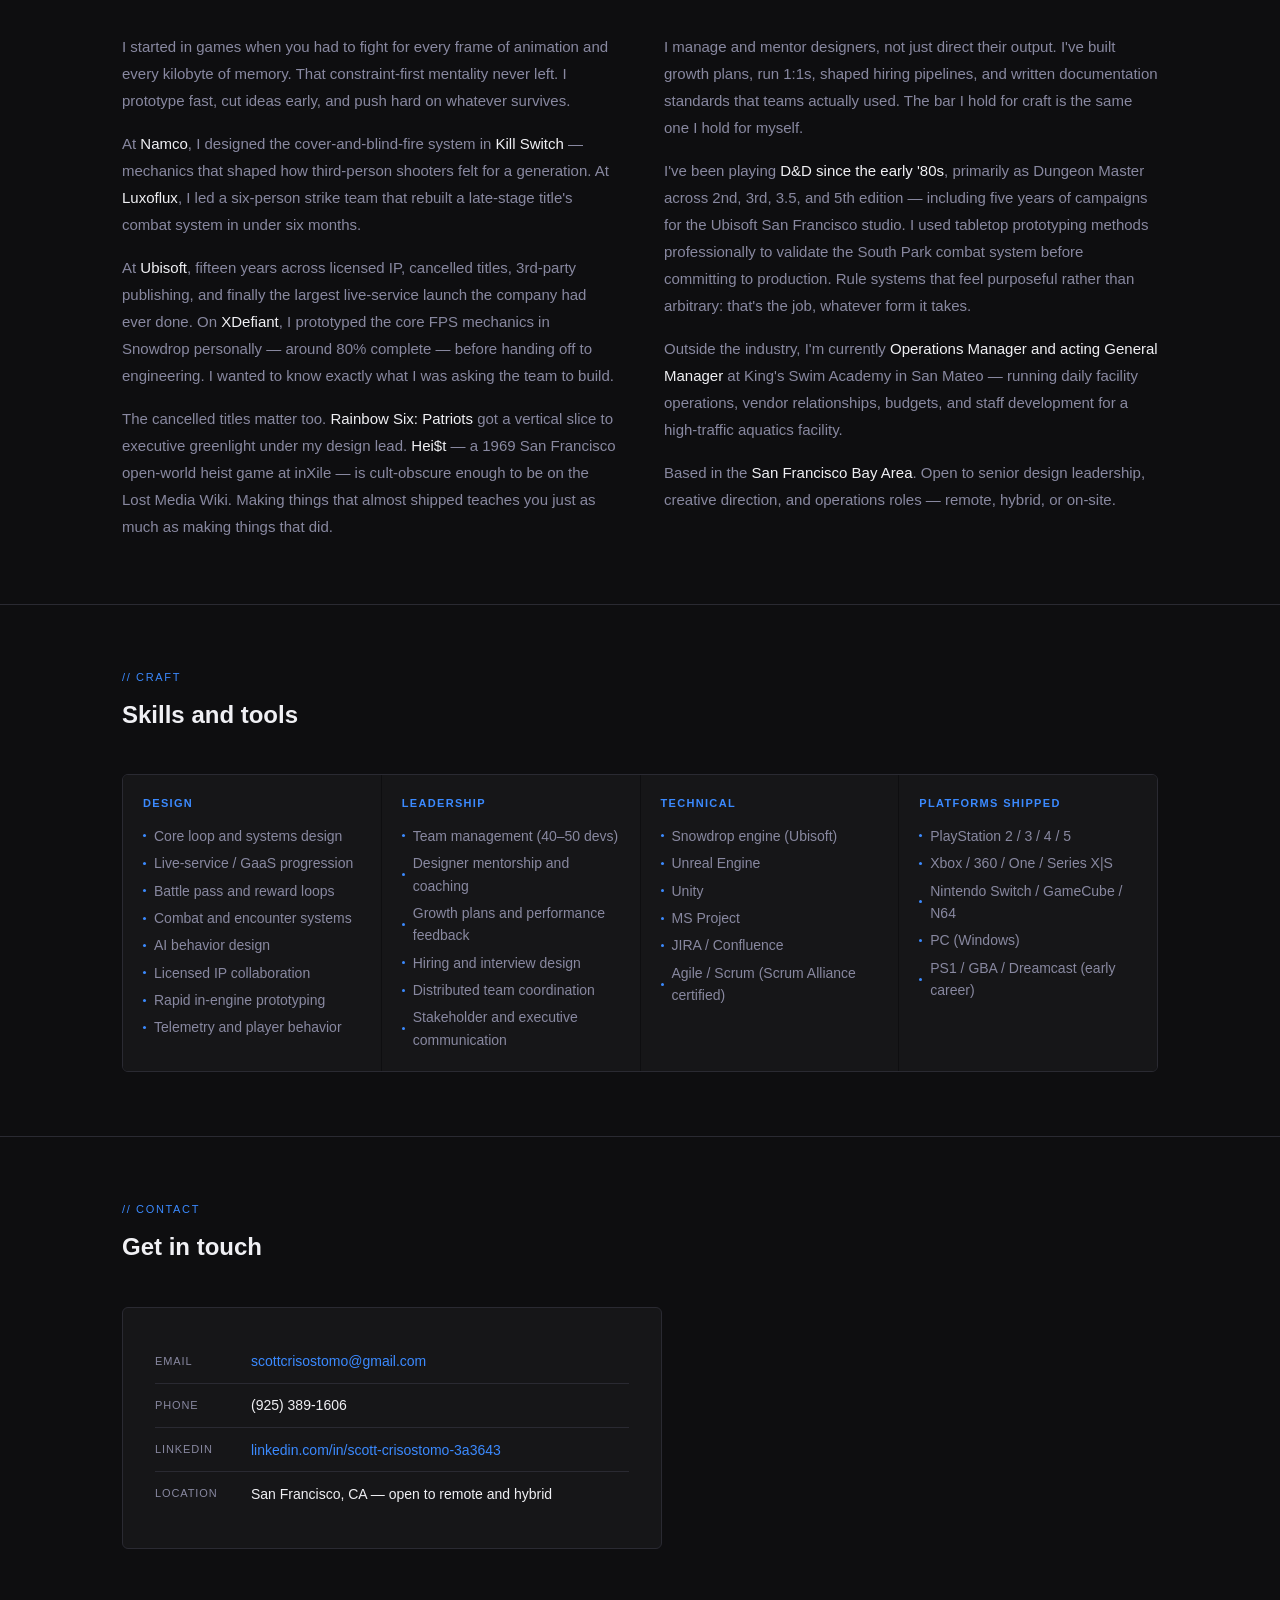
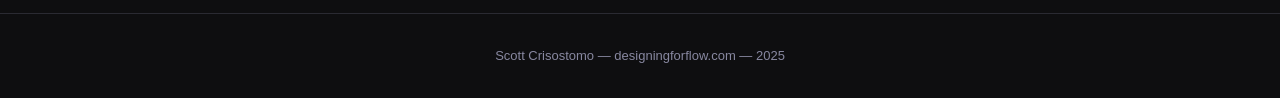
==== commit b0e25e14: "fixing images" ====
--- a/index.html
+++ b/index.html
@@ -1,13 +1,14 @@
+
 <!DOCTYPE html>
-<!-- saved from url=(0045)file:///C:/Users/scott/Downloads/index_1.html -->
-<html lang="en"><head><meta http-equiv="Content-Type" content="text/html; charset=UTF-8">
-
+<html lang="en">
+<head>
+<meta charset="UTF-8">
 <meta name="viewport" content="width=device-width, initial-scale=1.0">
 <title>Scott Crisostomo — Game Design Portfolio</title>
 <meta name="description" content="30+ years designing the systems, mechanics, and moments players remember. Associate Game Director on XDefiant. Lead Designer on South Park, Kill Switch, and more.">
-<link rel="preconnect" href="https://fonts.googleapis.com/">
-<link rel="preconnect" href="https://fonts.gstatic.com/" crossorigin="">
-<link href="./index_files/css2" rel="stylesheet">
+<link rel="preconnect" href="https://fonts.googleapis.com">
+<link rel="preconnect" href="https://fonts.gstatic.com" crossorigin>
+<link href="https://fonts.googleapis.com/css2?family=DM+Sans:ital,opsz,wght@0,9..40,400;0,9..40,500;0,9..40,700;0,9..40,800&display=swap" rel="stylesheet">
 <style>
 *{box-sizing:border-box;margin:0;padding:0}
 :root{
@@ -174,10 +175,10 @@
 <nav>
   <span class="nav-logo">designing<span>for</span>flow<span>.com</span></span>
   <div class="nav-links">
-    <a href="file:///C:/Users/scott/Downloads/index_1.html#games">Games</a>
-    <a href="file:///C:/Users/scott/Downloads/index_1.html#about">About</a>
-    <a href="file:///C:/Users/scott/Downloads/index_1.html#skills">Skills</a>
-    <a href="file:///C:/Users/scott/Downloads/index_1.html#contact">Contact</a>
+    <a href="#games">Games</a>
+    <a href="#about">About</a>
+    <a href="#skills">Skills</a>
+    <a href="#contact">Contact</a>
   </div>
   <a class="nav-resume" href="mailto:scottcrisostomo@gmail.com">Get in touch</a>
 </nav>
@@ -185,9 +186,9 @@
 <div class="hero">
   <p class="hero-eyebrow">// portfolio</p>
   <h1>Scott<br><span class="accent">Crisostomo</span></h1>
-  <p class="hero-sub">Creative and game director with 30+ years leading designers, building the systems, mechanics, and moments players remember — from the cover system in Kill Switch to directing Ubisoft's largest live-service launch.</p>
-  <a class="hero-cta" href="file:///C:/Users/scott/Downloads/index_1.html#games">See the work →</a>
-  <a class="hero-cta-ghost" href="file:///C:/Users/scott/Downloads/index_1.html#contact">Get in touch</a>
+  <p class="hero-sub">Creative and game director with 30+ years leading designers, building the systems, mechanics, and moments players remember &mdash; from the cover system in Kill Switch to directing Ubisoft's largest live-service launch.</p>
+  <a class="hero-cta" href="#games">See the work &rarr;</a>
+  <a class="hero-cta-ghost" href="#contact">Get in touch</a>
 </div>
 
 <hr class="divider">
@@ -201,13 +202,13 @@
   <div class="games-grid">
 
     <!-- XDefiant HERO -->
-    <a class="game-card-hero full-width" href="file:///C:/Users/scott/Downloads/games/xdefiant.html">
-      <div class="game-thumb">
-        <img src="./index_files/hqdefault.jpg" alt="XDefiant" loading="lazy">
+    <a class="game-card-hero full-width" href="games/xdefiant.html">
+      <div class="game-thumb">
+        <img src="https://img.youtube.com/vi/gigfX82IHks/hqdefault.jpg" alt="XDefiant" loading="lazy">
         <div class="game-thumb-overlay">
           <div class="game-thumb-text">
             <p class="game-name">XDefiant</p>
-            <p class="game-role-text">Associate Game Director – Ubisoft – 2021–2024</p>
+            <p class="game-role-text">Associate Game Director &ndash; Ubisoft &ndash; 2021&ndash;2024</p>
             <div class="pills">
               <span class="pill pill-blue">Live Service</span>
               <span class="pill">F2P Shooter</span>
@@ -225,19 +226,19 @@
             <li><strong>Live ops</strong> Owned battle pass, progression tuning, and player retention systems</li>
             <li><strong>Scale</strong> 15M+ players at launch</li>
           </ul>
-          <span class="hover-cta">View case study →</span>
+          <span class="hover-cta">View case study &rarr;</span>
         </div>
       </div>
     </a>
 
     <!-- South Park TFBW -->
-    <a class="game-card-hero full-width" href="file:///C:/Users/scott/Downloads/games/south-park-tfbw.html">
-      <div class="game-thumb">
-        <img src="./index_files/hqdefault(1).jpg" alt="South Park: The Fractured But Whole" loading="lazy">
+    <a class="game-card-hero full-width" href="games/south-park-tfbw.html">
+      <div class="game-thumb">
+        <img src="https://img.youtube.com/vi/ZSvlSeV7Uqc/hqdefault.jpg" alt="South Park: The Fractured But Whole" loading="lazy">
         <div class="game-thumb-overlay">
           <div class="game-thumb-text">
             <p class="game-name">South Park: TFBW</p>
-            <p class="game-role-text">Game Design Lead – Ubisoft – 2014–2017</p>
+            <p class="game-role-text">Game Design Lead &ndash; Ubisoft &ndash; 2014&ndash;2017</p>
           </div>
         </div>
         <div class="hover-panel">
@@ -248,20 +249,20 @@
             <li><strong>Prototype</strong> Used tabletop methods to validate combat before engine</li>
             <li><strong>IP</strong> Direct collaboration with Matt Stone &amp; Trey Parker</li>
           </ul>
-          <span class="hover-cta">View case study →</span>
+          <span class="hover-cta">View case study &rarr;</span>
         </div>
       </div>
     </a>
 
     <!-- Rainbow Six Patriots -->
-    <a class="game-card-hero" href="file:///C:/Users/scott/Downloads/games/rainbow-six-patriots.html">
-      <div class="game-thumb">
-        <img src="./index_files/co1yhh.jpg" alt="Rainbow Six: Patriots" loading="lazy">
+    <a class="game-card-hero" href="games/rainbow-six-patriots.html">
+      <div class="game-thumb">
+        <img src="https://images.igdb.com/igdb/image/upload/t_cover_big_2x/co1yhh.jpg" alt="Rainbow Six: Patriots" loading="lazy">
         <div class="cancelled-badge">Cancelled</div>
         <div class="game-thumb-overlay">
           <div class="game-thumb-text">
             <p class="game-name">Rainbow Six: Patriots</p>
-            <p class="game-role-text">Lead Designer – Ubisoft – 2009–2011</p>
+            <p class="game-role-text">Lead Designer &ndash; Ubisoft &ndash; 2009&ndash;2011</p>
           </div>
         </div>
         <div class="hover-panel">
@@ -271,19 +272,19 @@
             <li><strong>Greenlight</strong> Led design through vertical slice to executive greenlight</li>
             <li><strong>Teams</strong> Directed game, level, and narrative design disciplines</li>
           </ul>
-          <span class="hover-cta">View case study →</span>
+          <span class="hover-cta">View case study &rarr;</span>
         </div>
       </div>
     </a>
 
     <!-- Spartacus Legends -->
-    <a class="game-card-hero" href="file:///C:/Users/scott/Downloads/games/spartacus-legends.html">
-      <div class="game-thumb">
-        <img src="file:///C:/Users/scott/Downloads/games/spartacus.png" alt="Spartacus Legends" loading="lazy">
+    <a class="game-card-hero" href="games/spartacus-legends.html">
+      <div class="game-thumb">
+        <img src="games/spartacus.png" alt="Spartacus Legends" loading="lazy">
         <div class="game-thumb-overlay">
           <div class="game-thumb-text">
             <p class="game-name">Spartacus Legends</p>
-            <p class="game-role-text">Onsite Design Director / Live Designer – Ubisoft 3P</p>
+            <p class="game-role-text">Onsite Design Director / Live Designer &ndash; Ubisoft 3P</p>
           </div>
         </div>
         <div class="hover-panel">
@@ -293,20 +294,21 @@
             <li><strong>Live</strong> Owned monthly balance patches and new weapon/armor cadence</li>
             <li><strong>Model</strong> F2P fighting game, Starz licensed IP</li>
           </ul>
-          <span class="hover-cta">View case study →</span>
+          <span class="hover-cta">View case study &rarr;</span>
         </div>
       </div>
     </a>
 
     <!-- Hei$t -->
-    <a class="game-card-hero" href="file:///C:/Users/scott/Downloads/games/heist.html">
+    <a class="game-card-hero" href="games/heist.html">
       <div class="game-thumb" style="background:#12100a">
-        <img src="./index_files/hqdefault(2).jpg" alt="Hei$t" loading="lazy" onerror="this.src=&#39;https://img.youtube.com/vi/8_9Y8PFlStk/hqdefault.jpg&#39;">
+        <img src="https://img.youtube.com/vi/8_9Y8PFlStk/hqdefault.jpg" alt="Hei$t" loading="lazy"
+          onerror="this.src='https://img.youtube.com/vi/8_9Y8PFlStk/hqdefault.jpg'">
         <div class="cancelled-badge">Cancelled</div>
         <div class="game-thumb-overlay">
           <div class="game-thumb-text">
             <p class="game-name">Hei$t</p>
-            <p class="game-role-text">Lead Designer – inXile / Codemasters – 2006–2009</p>
+            <p class="game-role-text">Lead Designer &ndash; inXile / Codemasters &ndash; 2006&ndash;2009</p>
           </div>
         </div>
         <div class="hover-panel">
@@ -317,19 +319,19 @@
             <li><strong>Time</strong> Designed preparation and heist time pressure mechanics</li>
             <li><strong>Setting</strong> 1969 San Francisco open world</li>
           </ul>
-          <span class="hover-cta">View case study →</span>
+          <span class="hover-cta">View case study &rarr;</span>
         </div>
       </div>
     </a>
 
     <!-- Hunted -->
-    <a class="game-card-hero" href="file:///C:/Users/scott/Downloads/games/hunted.html">
-      <div class="game-thumb">
-        <img src="file:///C:/Users/scott/Downloads/games/hunted.png" alt="Hunted: The Demon&#39;s Forge" loading="lazy">
+    <a class="game-card-hero" href="games/hunted.html">
+      <div class="game-thumb">
+        <img src="games/hunted.png" alt="Hunted: The Demon's Forge" loading="lazy">
         <div class="game-thumb-overlay">
           <div class="game-thumb-text">
             <p class="game-name">Hunted: The Demon's Forge</p>
-            <p class="game-role-text">Lead Designer / Producer – inXile – 2006–2009</p>
+            <p class="game-role-text">Lead Designer / Producer &ndash; inXile &ndash; 2006&ndash;2009</p>
           </div>
         </div>
         <div class="hover-panel">
@@ -339,19 +341,19 @@
             <li><strong>Prototype</strong> Built greenlight prototype that secured Bethesda deal</li>
             <li><strong>Combat</strong> Designed co-op combat and encounter systems</li>
           </ul>
-          <span class="hover-cta">View case study →</span>
+          <span class="hover-cta">View case study &rarr;</span>
         </div>
       </div>
     </a>
 
     <!-- True Crime NYC -->
-    <a class="game-card-hero" href="file:///C:/Users/scott/Downloads/games/true-crime-nyc.html">
-      <div class="game-thumb">
-        <img src="file:///C:/Users/scott/Downloads/games/true-crime.png" alt="True Crime: New York City" loading="lazy">
+    <a class="game-card-hero" href="games/true-crime-nyc.html">
+      <div class="game-thumb">
+        <img src="games/true-crime.png" alt="True Crime: New York City" loading="lazy">
         <div class="game-thumb-overlay">
           <div class="game-thumb-text">
             <p class="game-name">True Crime: New York City</p>
-            <p class="game-role-text">Lead Designer – Luxoflux / Activision – 2005–2006</p>
+            <p class="game-role-text">Lead Designer &ndash; Luxoflux / Activision &ndash; 2005&ndash;2006</p>
           </div>
         </div>
         <div class="hover-panel">
@@ -362,19 +364,19 @@
             <li><strong>Melee</strong> Designed rock-paper-scissors melee system</li>
             <li><strong>Team</strong> Led small strike team under tight deadline</li>
           </ul>
-          <span class="hover-cta">View case study →</span>
+          <span class="hover-cta">View case study &rarr;</span>
         </div>
       </div>
     </a>
 
     <!-- Kill Switch -->
-    <a class="game-card-hero" href="file:///C:/Users/scott/Downloads/games/kill-switch.html">
-      <div class="game-thumb">
-        <img src="file:///C:/Users/scott/Downloads/games/killswitch.png" alt="Kill Switch" loading="lazy">
+    <a class="game-card-hero" href="games/kill-switch.html">
+      <div class="game-thumb">
+        <img src="games/killswitch.png" alt="Kill Switch" loading="lazy">
         <div class="game-thumb-overlay">
           <div class="game-thumb-text">
             <p class="game-name">Kill Switch</p>
-            <p class="game-role-text">Producer / Lead Designer – Namco – 2003</p>
+            <p class="game-role-text">Producer / Lead Designer &ndash; Namco &ndash; 2003</p>
           </div>
         </div>
         <div class="hover-panel">
@@ -384,7 +386,7 @@
             <li><strong>AI</strong> Designed flanking, suppression, and squad AI</li>
             <li><strong>Impact</strong> Genre-defining mechanics still in use today</li>
           </ul>
-          <span class="hover-cta">View case study →</span>
+          <span class="hover-cta">View case study &rarr;</span>
         </div>
       </div>
     </a>
@@ -394,24 +396,24 @@
   <!-- SECONDARY CREDITS -->
   <p class="secondary-label">Additional credits</p>
   <div class="secondary-grid">
-    <a class="secondary-card" href="file:///C:/Users/scott/Downloads/games/ms-pac-man.html">
+    <a class="secondary-card" href="games/ms-pac-man.html">
       <p class="game-name">Ms. Pac-Man Maze Madness</p>
-      <p class="game-role-text">Producer / Lead Designer – Namco (2000)</p>
+      <p class="game-role-text">Producer / Lead Designer &ndash; Namco (2000)</p>
       <div class="pills"><span class="pill pill-blue">Level Design</span><span class="pill">PS1 / N64 / GBA</span></div>
     </a>
-    <a class="secondary-card" href="file:///C:/Users/scott/Downloads/games/pac-man-world-2.html">
+    <a class="secondary-card" href="games/pac-man-world-2.html">
       <p class="game-name">Pac-Man World 2</p>
-      <p class="game-role-text">Producer / Lead Designer – Namco (2002)</p>
+      <p class="game-role-text">Producer / Lead Designer &ndash; Namco (2002)</p>
       <div class="pills"><span class="pill pill-blue">Platformer</span><span class="pill">PS2 / GCN / Xbox</span></div>
     </a>
-    <a class="secondary-card" href="file:///C:/Users/scott/Downloads/games/mechwarrior-3.html">
+    <a class="secondary-card" href="games/mechwarrior-3.html">
       <p class="game-name">MechWarrior 3: Pirate's Moon</p>
-      <p class="game-role-text">Designer – Zipper / MicroProse (1999)</p>
+      <p class="game-role-text">Designer &ndash; Zipper / MicroProse (1999)</p>
       <div class="pills"><span class="pill pill-blue">Mission Design</span><span class="pill">PC</span></div>
     </a>
-    <a class="secondary-card" href="file:///C:/Users/scott/Downloads/games/3p-publishing.html">
+    <a class="secondary-card" href="games/3p-publishing.html">
       <p class="game-name">3rd Party Publishing</p>
-      <p class="game-role-text">Embedded Onsite Design Director – Ubisoft</p>
+      <p class="game-role-text">Embedded Onsite Design Director &ndash; Ubisoft</p>
       <div class="pills"><span class="pill pill-blue">Ghost Recon Commander</span><span class="pill">Toy Soldiers</span><span class="pill">Expendables 2</span></div>
     </a>
   </div>
@@ -427,15 +429,15 @@
   <div class="about-grid">
     <div class="about-body">
       <p>I started in games when you had to fight for every frame of animation and every kilobyte of memory. That constraint-first mentality never left. I prototype fast, cut ideas early, and push hard on whatever survives.</p>
-      <p>At <strong>Namco</strong>, I designed the cover-and-blind-fire system in <strong>Kill Switch</strong> — mechanics that shaped how third-person shooters felt for a generation. At <strong>Luxoflux</strong>, I led a six-person strike team that rebuilt a late-stage title's combat system in under six months.</p>
-      <p>At <strong>Ubisoft</strong>, fifteen years across licensed IP, cancelled titles, 3rd-party publishing, and finally the largest live-service launch the company had ever done. On <strong>XDefiant</strong>, I prototyped the core FPS mechanics in Snowdrop personally — around 80% complete — before handing off to engineering. I wanted to know exactly what I was asking the team to build.</p>
-      <p>The cancelled titles matter too. <strong>Rainbow Six: Patriots</strong> got a vertical slice to executive greenlight under my design lead. <strong>Hei$t</strong> — a 1969 San Francisco open-world heist game at inXile — is cult-obscure enough to be on the Lost Media Wiki. Making things that almost shipped teaches you just as much as making things that did.</p>
+      <p>At <strong>Namco</strong>, I designed the cover-and-blind-fire system in <strong>Kill Switch</strong> &mdash; mechanics that shaped how third-person shooters felt for a generation. At <strong>Luxoflux</strong>, I led a six-person strike team that rebuilt a late-stage title's combat system in under six months.</p>
+      <p>At <strong>Ubisoft</strong>, fifteen years across licensed IP, cancelled titles, 3rd-party publishing, and finally the largest live-service launch the company had ever done. On <strong>XDefiant</strong>, I prototyped the core FPS mechanics in Snowdrop personally &mdash; around 80% complete &mdash; before handing off to engineering. I wanted to know exactly what I was asking the team to build.</p>
+      <p>The cancelled titles matter too. <strong>Rainbow Six: Patriots</strong> got a vertical slice to executive greenlight under my design lead. <strong>Hei$t</strong> &mdash; a 1969 San Francisco open-world heist game at inXile &mdash; is cult-obscure enough to be on the Lost Media Wiki. Making things that almost shipped teaches you just as much as making things that did.</p>
     </div>
     <div class="about-body">
       <p>I manage and mentor designers, not just direct their output. I've built growth plans, run 1:1s, shaped hiring pipelines, and written documentation standards that teams actually used. The bar I hold for craft is the same one I hold for myself.</p>
-      <p>I've been playing <strong>D&amp;D since the early '80s</strong>, primarily as Dungeon Master across 2nd, 3rd, 3.5, and 5th edition — including five years of campaigns for the Ubisoft San Francisco studio. I used tabletop prototyping methods professionally to validate the South Park combat system before committing to production. Rule systems that feel purposeful rather than arbitrary: that's the job, whatever form it takes.</p>
-      <p>Outside the industry, I'm currently <strong>Operations Manager and acting General Manager</strong> at King's Swim Academy in San Mateo — running daily facility operations, vendor relationships, budgets, and staff development for a high-traffic aquatics facility.</p>
-      <p>Based in the <strong>San Francisco Bay Area</strong>. Open to senior design leadership, creative direction, and operations roles — remote, hybrid, or on-site.</p>
+      <p>I've been playing <strong>D&amp;D since the early '80s</strong>, primarily as Dungeon Master across 2nd, 3rd, 3.5, and 5th edition &mdash; including five years of campaigns for the Ubisoft San Francisco studio. I used tabletop prototyping methods professionally to validate the South Park combat system before committing to production. Rule systems that feel purposeful rather than arbitrary: that's the job, whatever form it takes.</p>
+      <p>Outside the industry, I'm currently <strong>Operations Manager and acting General Manager</strong> at King's Swim Academy in San Mateo &mdash; running daily facility operations, vendor relationships, budgets, and staff development for a high-traffic aquatics facility.</p>
+      <p>Based in the <strong>San Francisco Bay Area</strong>. Open to senior design leadership, creative direction, and operations roles &mdash; remote, hybrid, or on-site.</p>
     </div>
   </div>
 </div>
@@ -464,7 +466,7 @@
     <div class="skill-group">
       <h4>Leadership</h4>
       <ul class="skill-list">
-        <li><span class="dot"></span>Team management (40–50 devs)</li>
+        <li><span class="dot"></span>Team management (40&ndash;50 devs)</li>
         <li><span class="dot"></span>Designer mentorship and coaching</li>
         <li><span class="dot"></span>Growth plans and performance feedback</li>
         <li><span class="dot"></span>Hiring and interview design</li>
@@ -518,15 +520,14 @@
     </div>
     <div class="contact-row">
       <span class="contact-key">Location</span>
-      <span class="contact-val">San Francisco, CA — open to remote and hybrid</span>
+      <span class="contact-val">San Francisco, CA &mdash; open to remote and hybrid</span>
     </div>
   </div>
 </div>
 
 <footer>
-  <p>Scott Crisostomo — designingforflow.com — 2025</p>
+  <p>Scott Crisostomo &mdash; designingforflow.com &mdash; 2025</p>
 </footer>
 
-
-
-</body></html>+</body>
+</html>
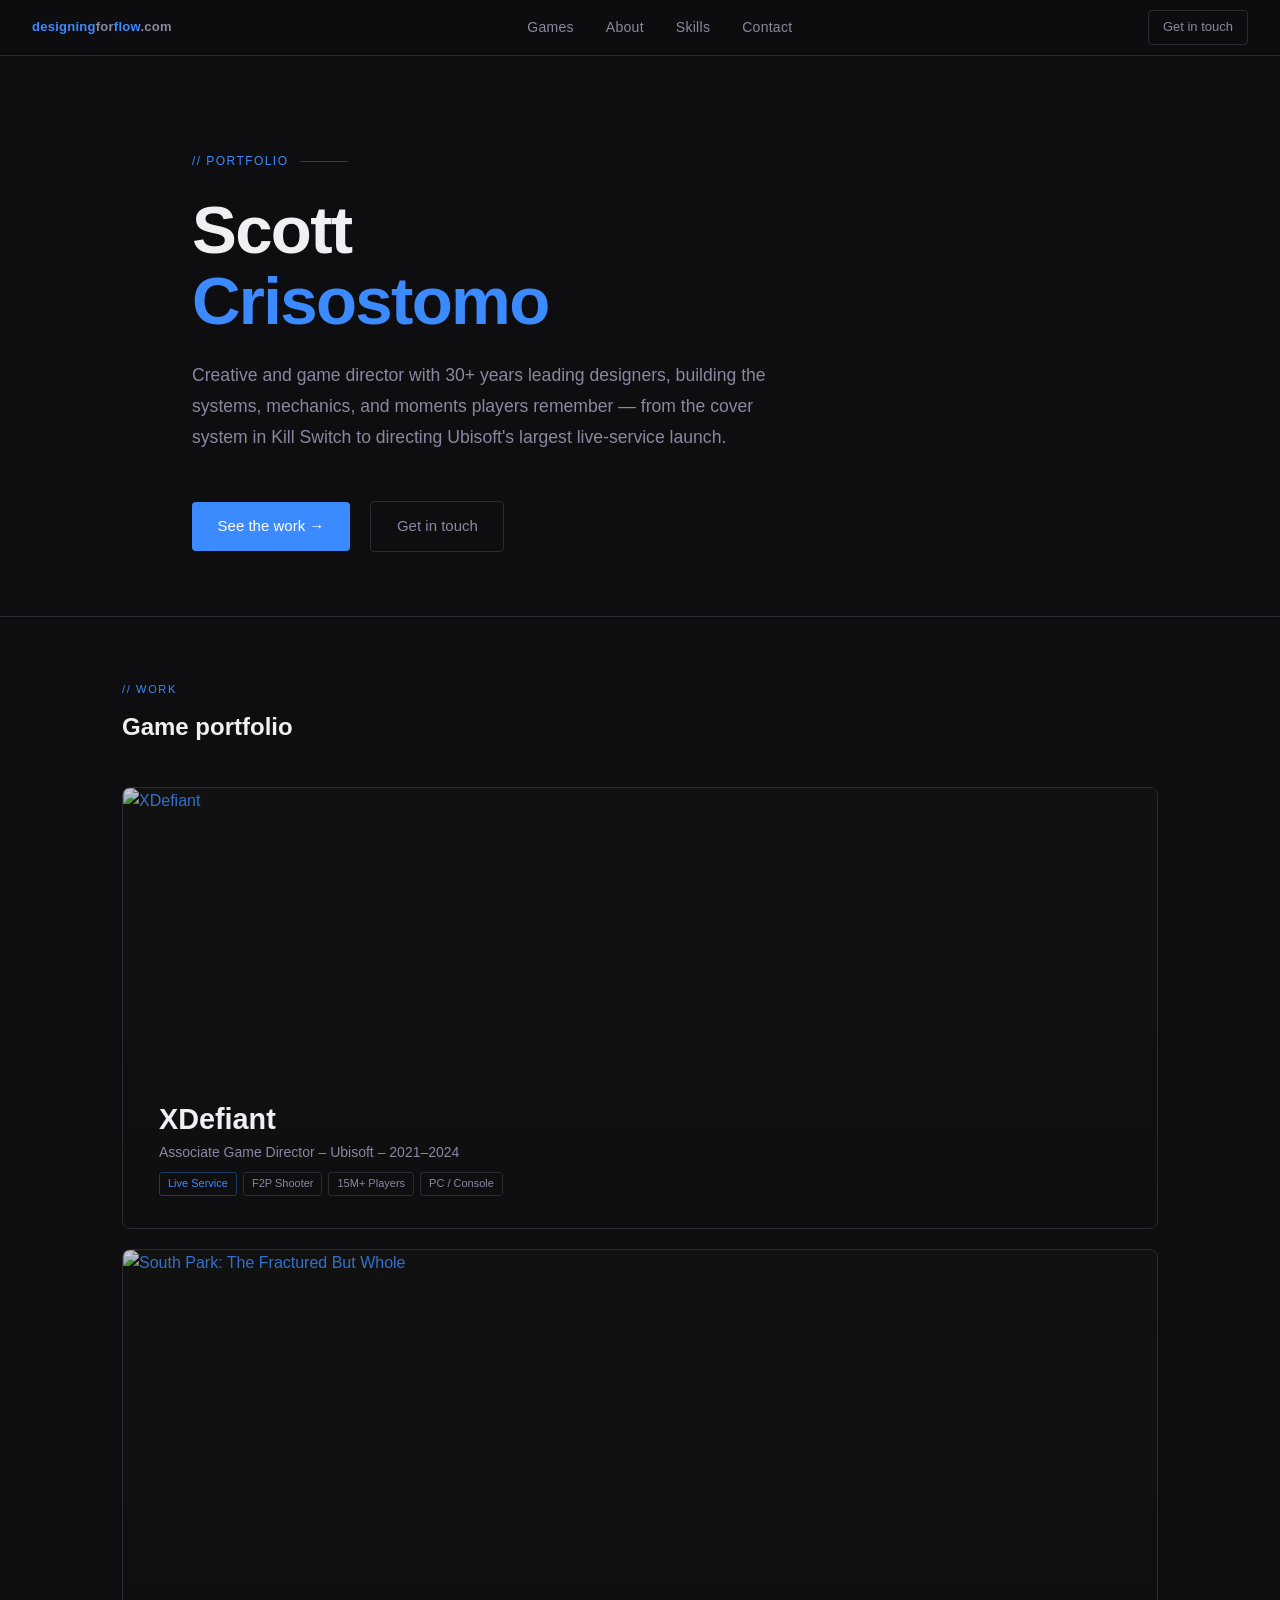
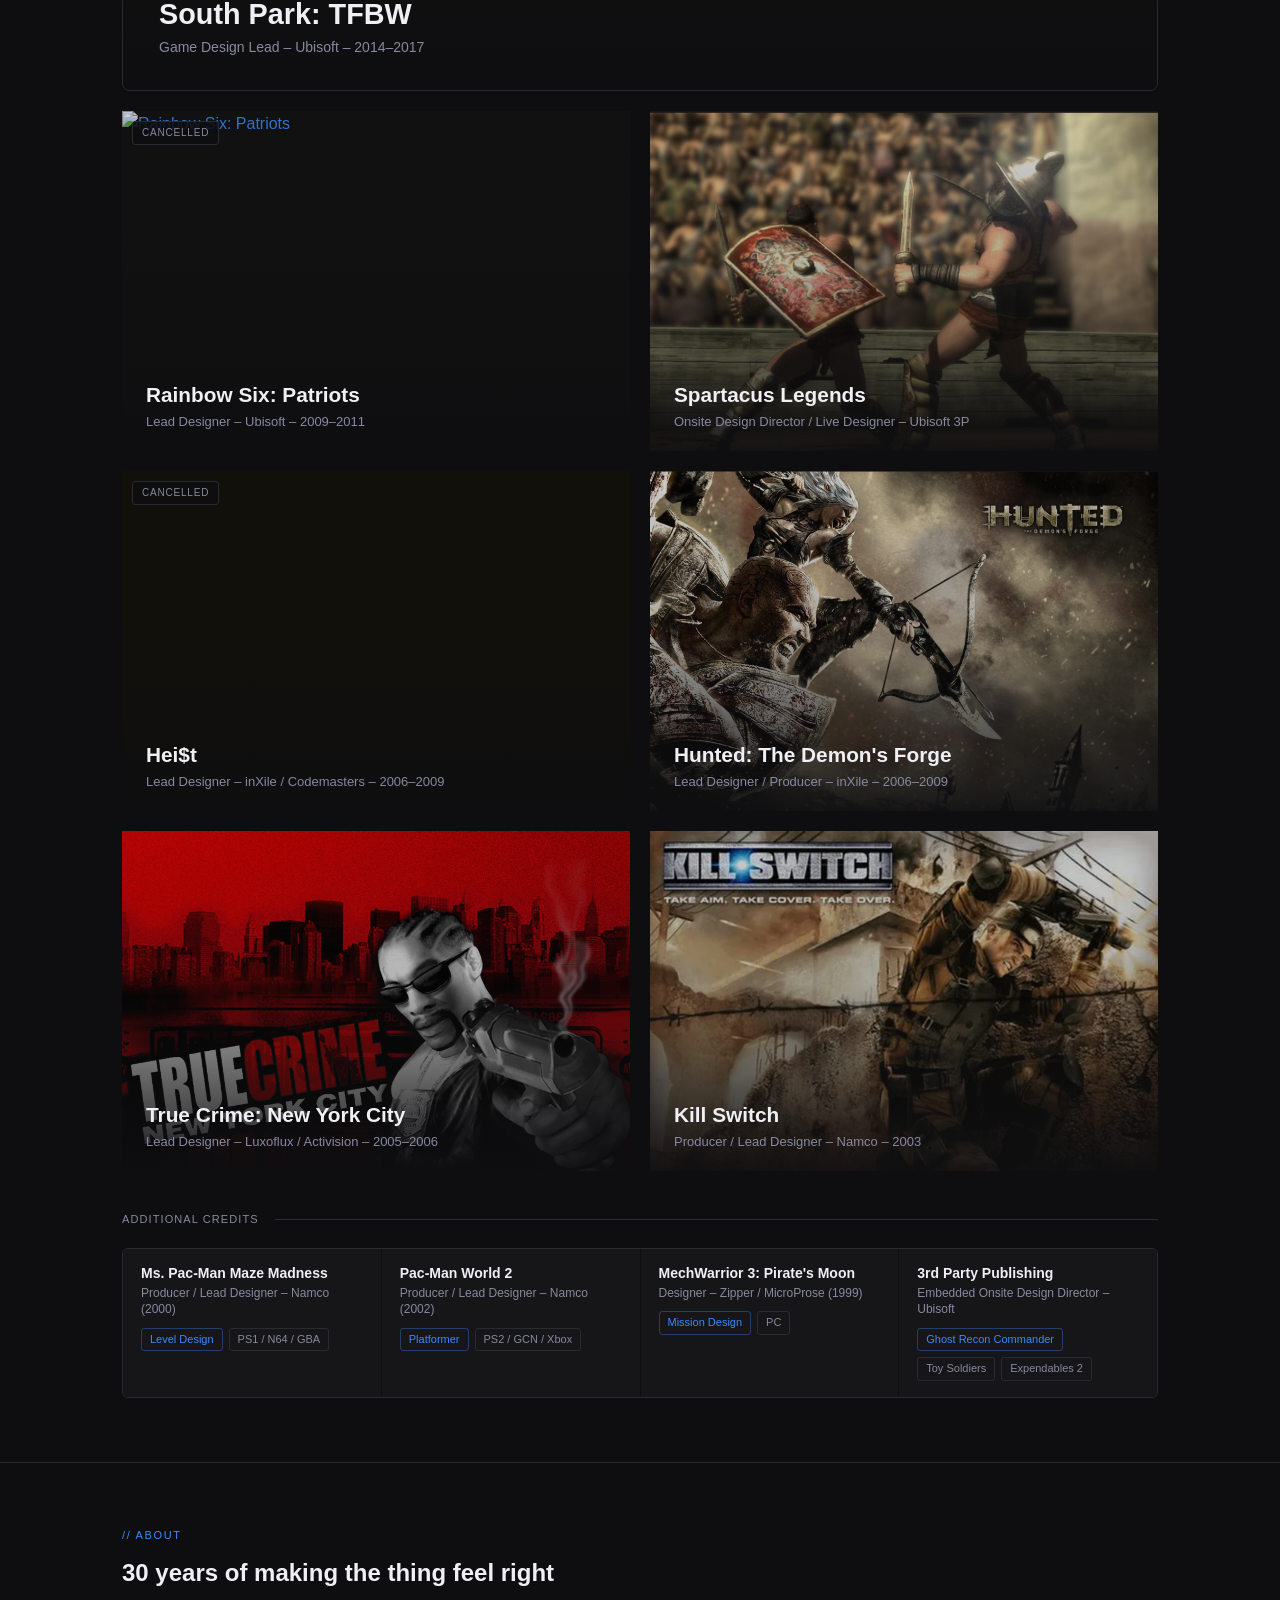
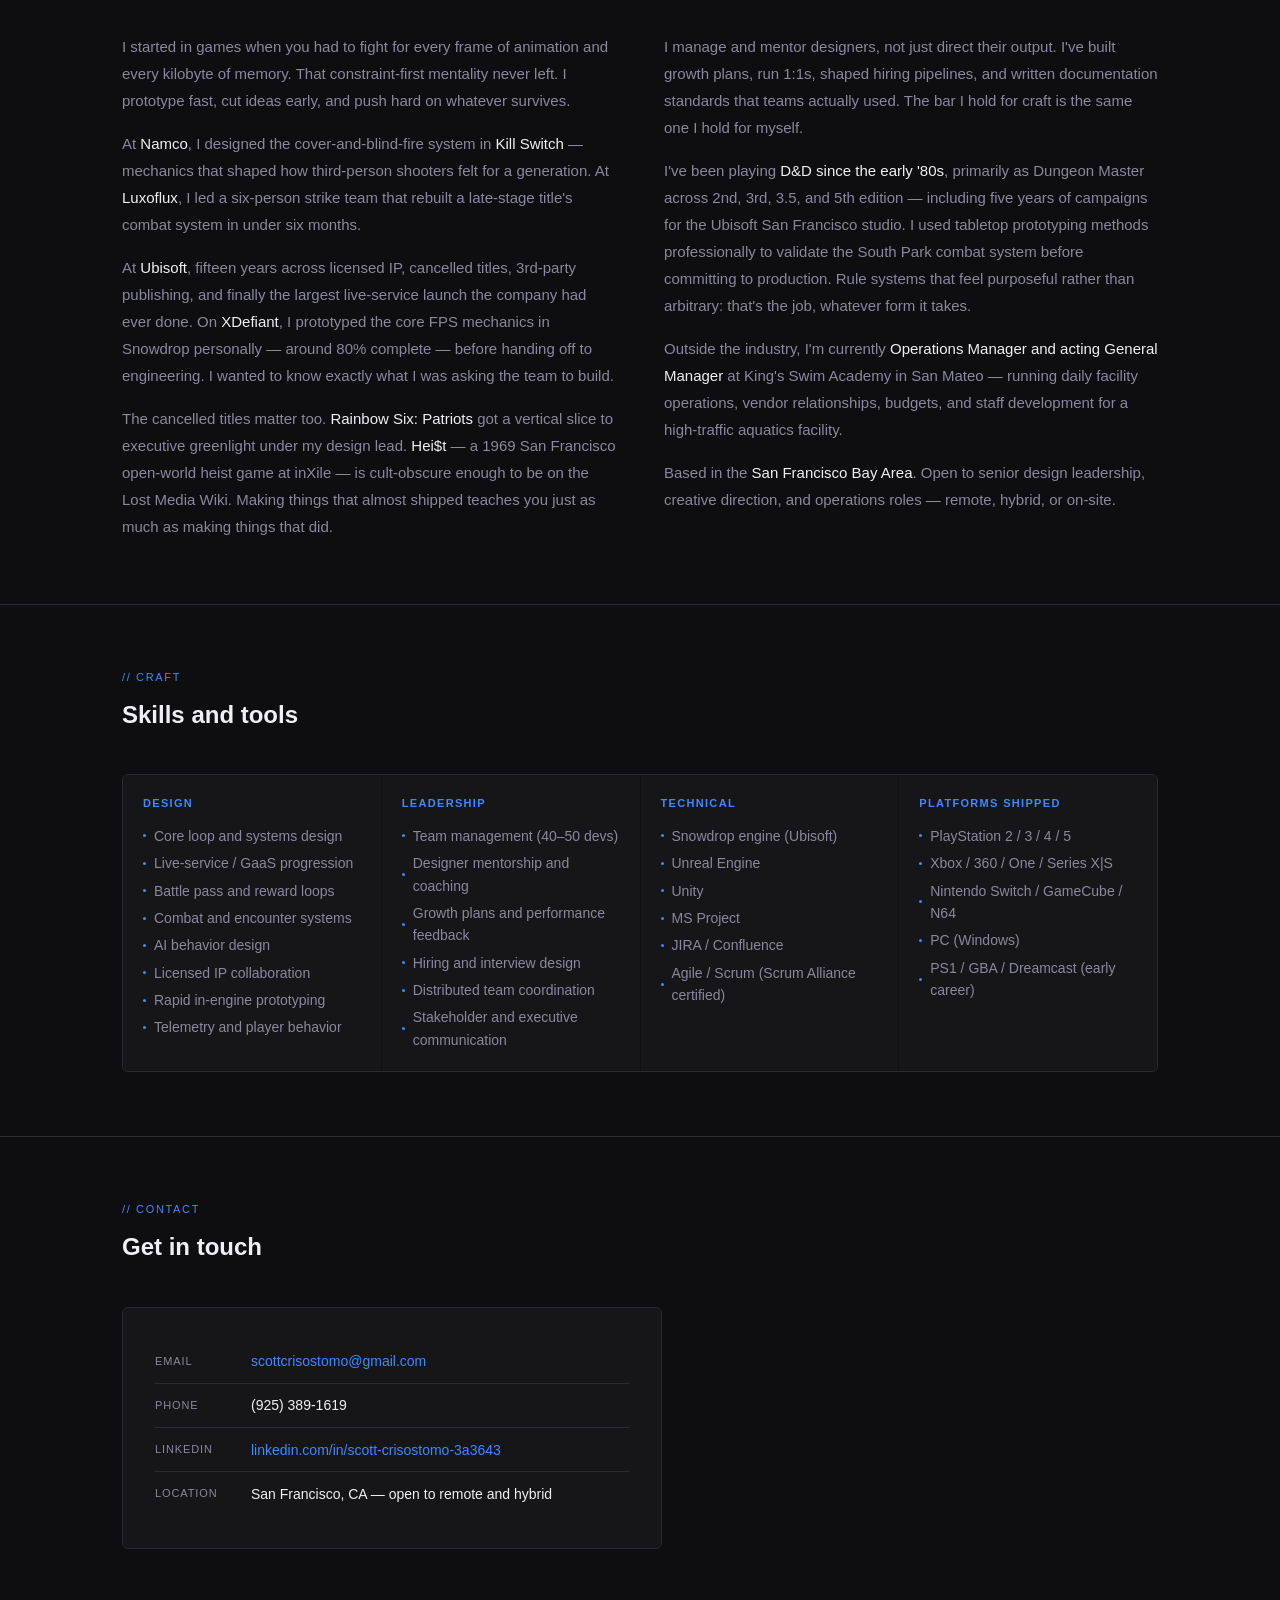
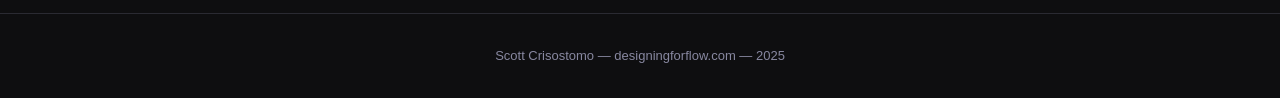
==== commit 30bf0e17: "fixed spartacus legends trailer link" ====
--- a/index.html
+++ b/index.html
@@ -512,7 +512,7 @@
     </div>
     <div class="contact-row">
       <span class="contact-key">Phone</span>
-      <span class="contact-val">(925) 389-1606</span>
+      <span class="contact-val">(925) 389-1619</span>
     </div>
     <div class="contact-row">
       <span class="contact-key">LinkedIn</span>
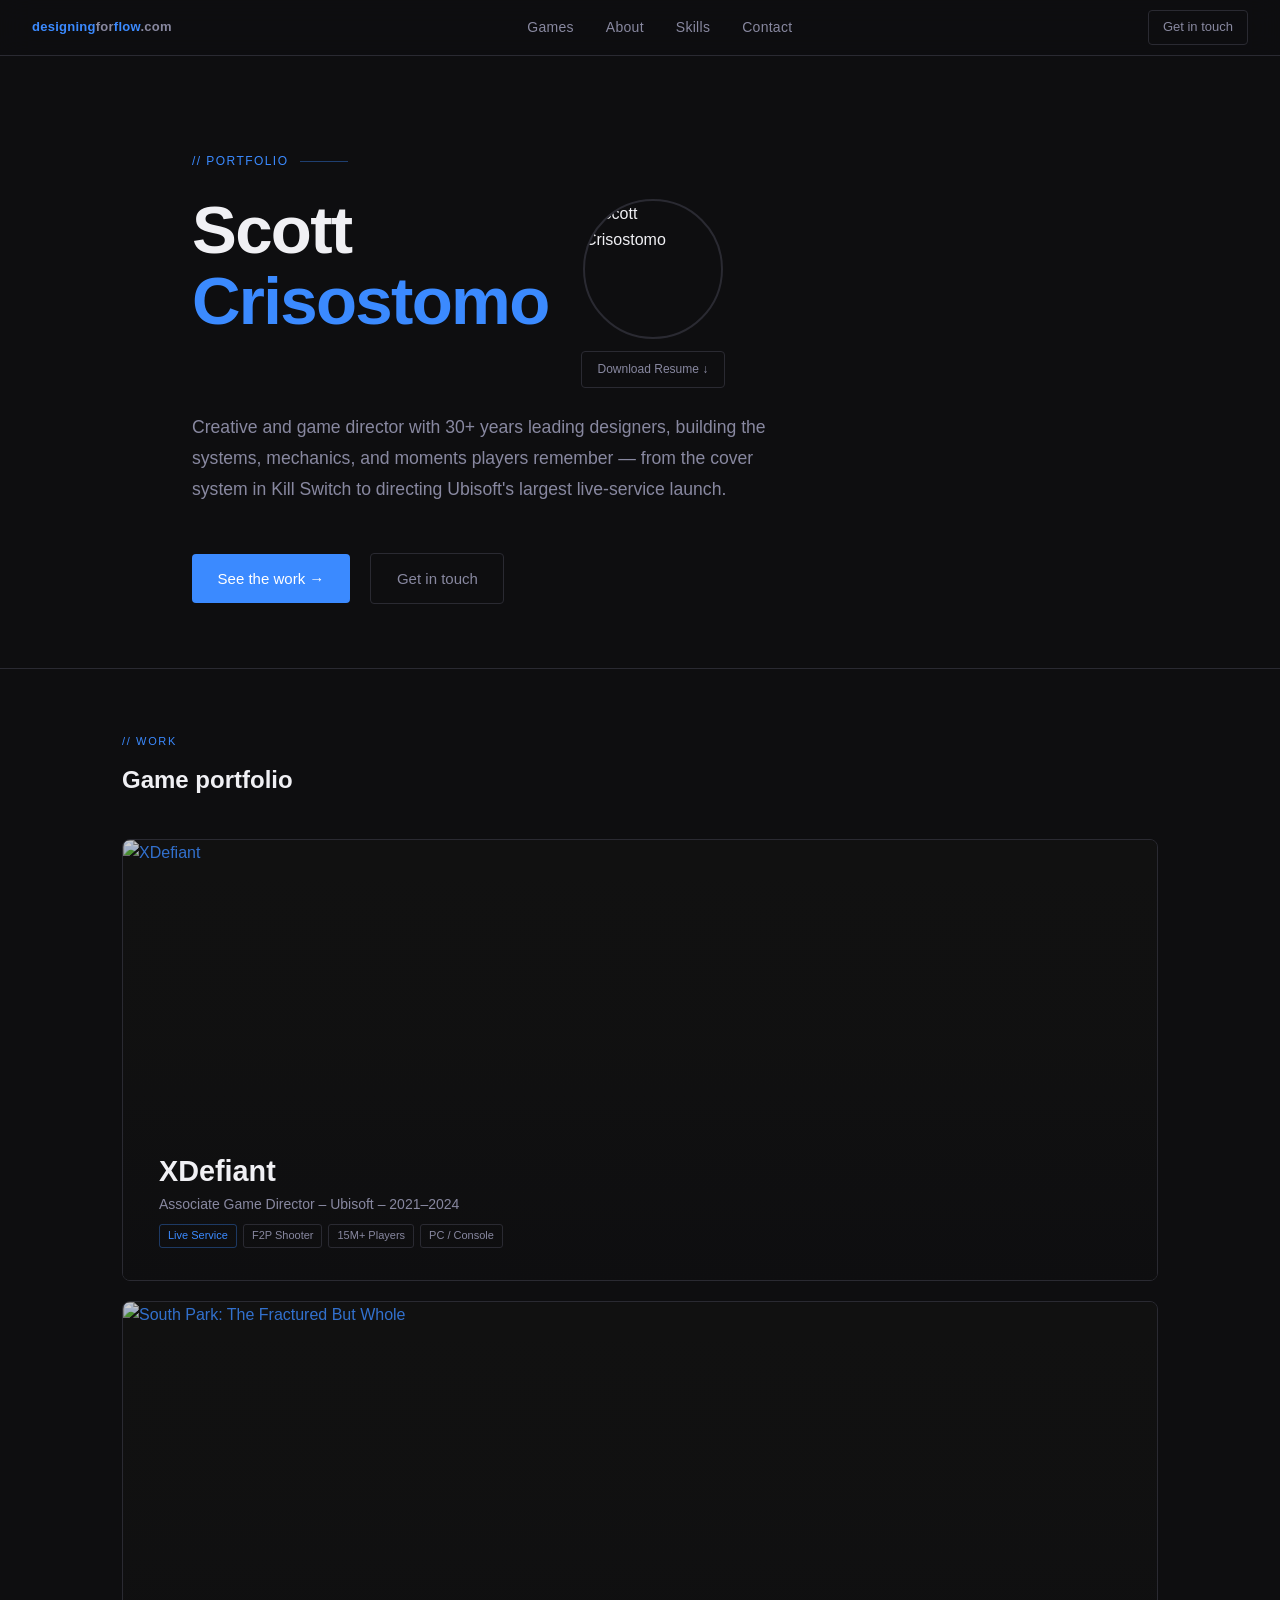
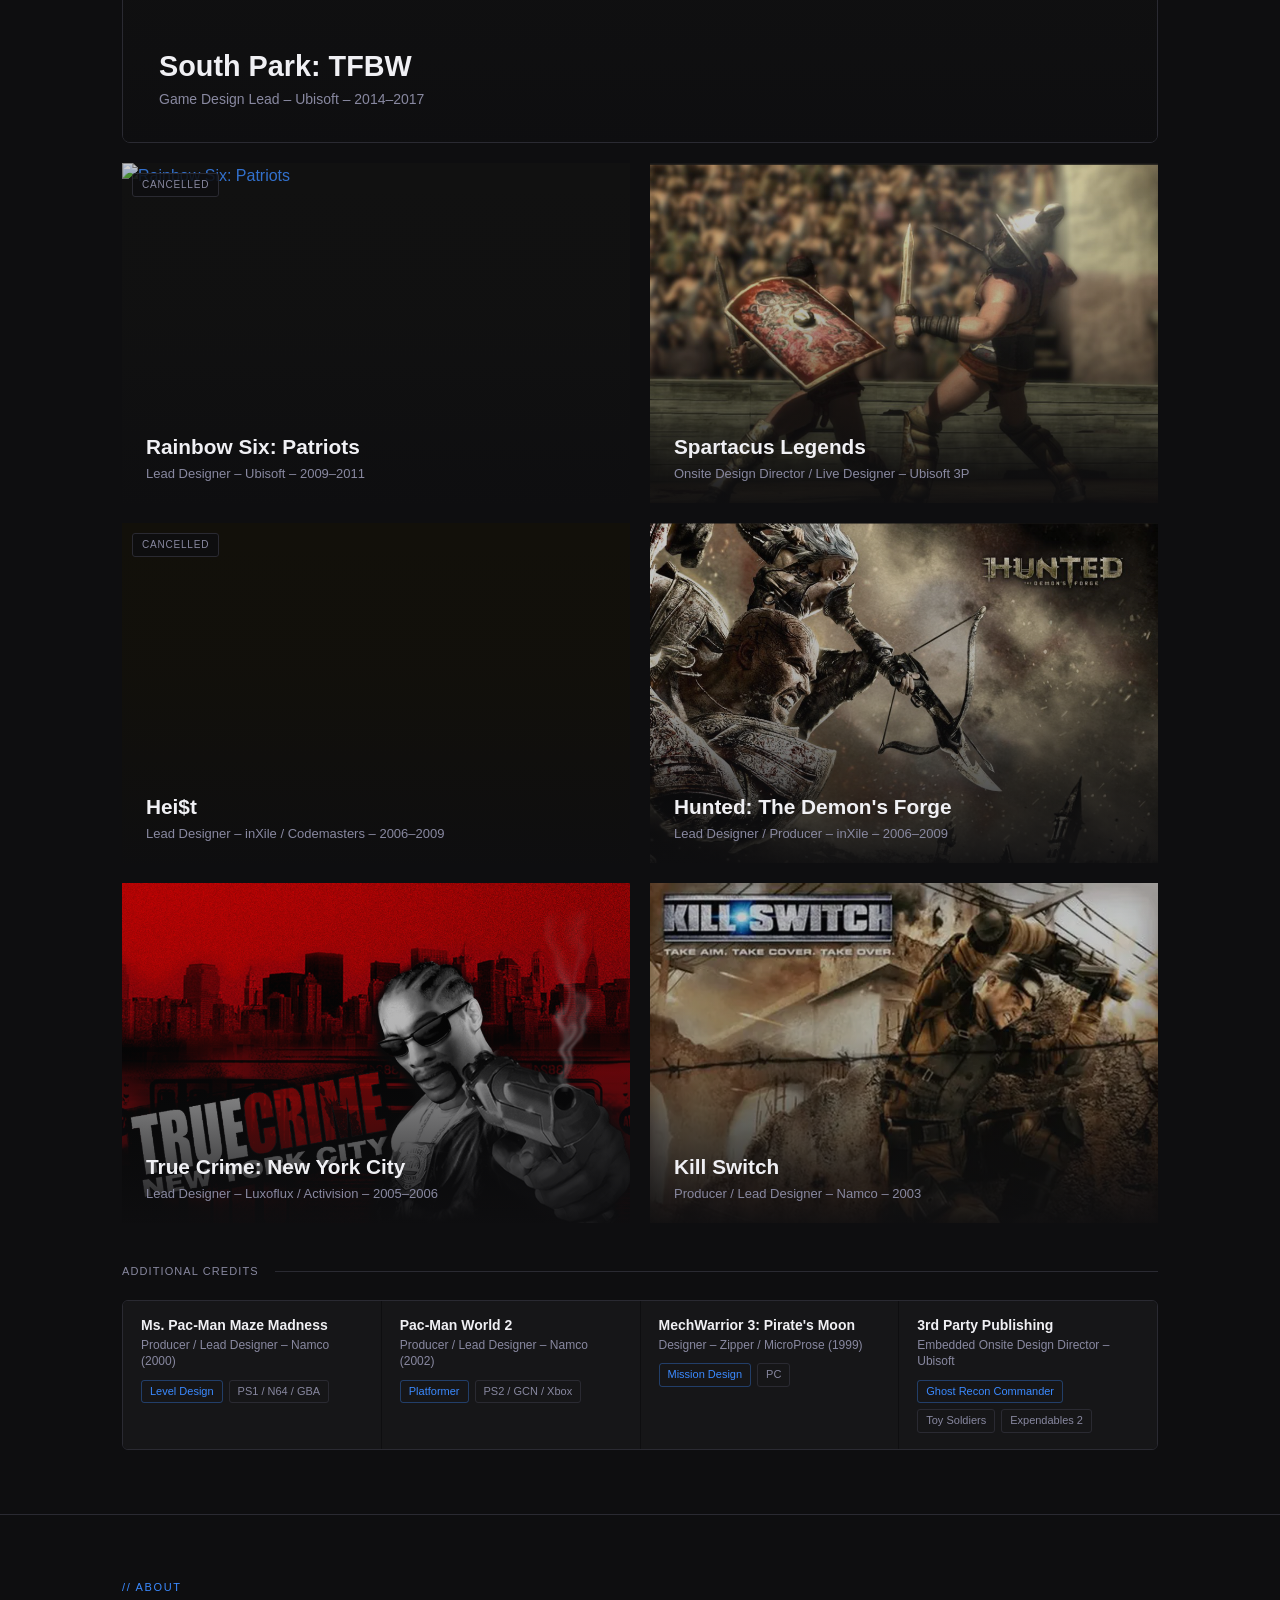
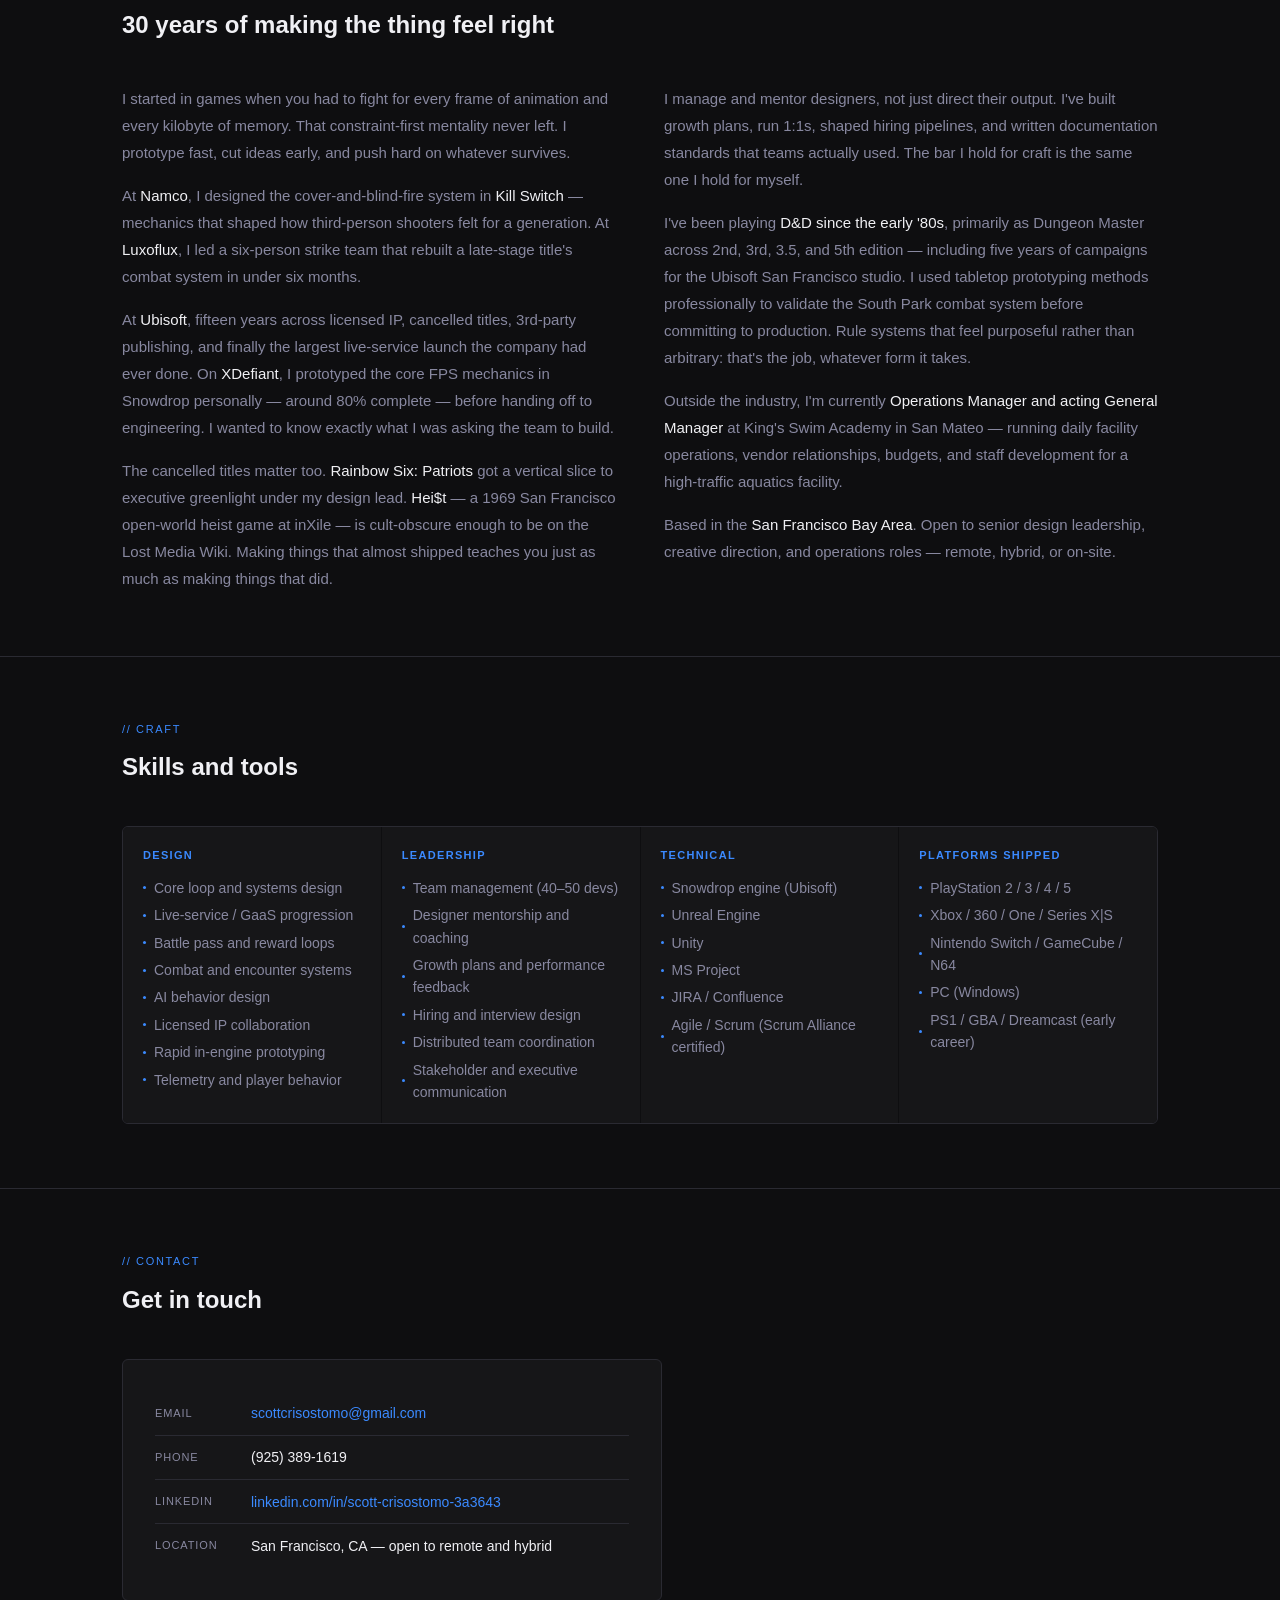
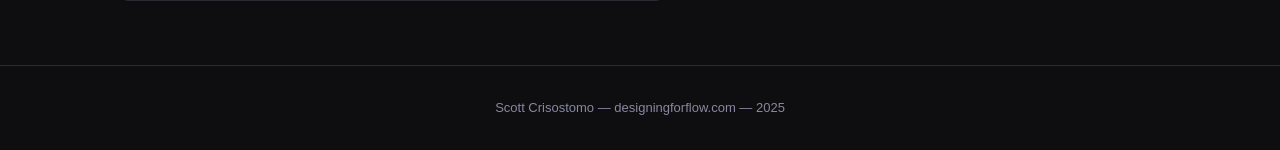
==== commit c7afc7e0: "Update index.html Headshot and resume" ====
--- a/index.html
+++ b/index.html
@@ -167,6 +167,7 @@
   .nav-links{display:none}
   .about-grid{grid-template-columns:1fr}
   .hero-cta-ghost{margin-left:0;margin-top:0.75rem;display:block;width:fit-content}
+  .hero{grid-template-columns:1fr !important}
 }
 </style>
 </head>
@@ -185,7 +186,13 @@
 
 <div class="hero">
   <p class="hero-eyebrow">// portfolio</p>
-  <h1>Scott<br><span class="accent">Crisostomo</span></h1>
+  <div style="display:flex;align-items:flex-start;gap:2rem;margin-bottom:1.5rem">
+    <h1 style="margin-bottom:0">Scott<br><span class="accent">Crisostomo</span></h1>
+    <div style="display:flex;flex-direction:column;align-items:center;gap:0.75rem;flex-shrink:0;padding-top:0.25rem">
+      <img src="scott.jpg" alt="Scott Crisostomo" style="width:140px;height:140px;border-radius:50%;object-fit:cover;object-position:center top;border:2px solid var(--border)">
+      <a href="resume.pdf" download style="display:inline-flex;align-items:center;gap:0.4rem;border:1px solid var(--border);color:var(--muted);padding:0.5rem 1rem;border-radius:4px;font-size:12px;font-weight:500;text-decoration:none;white-space:nowrap" onmouseover="this.style.borderColor='var(--accent)';this.style.color='var(--accent)'" onmouseout="this.style.borderColor='var(--border)';this.style.color='var(--muted)'">Download Resume &darr;</a>
+    </div>
+  </div>
   <p class="hero-sub">Creative and game director with 30+ years leading designers, building the systems, mechanics, and moments players remember &mdash; from the cover system in Kill Switch to directing Ubisoft's largest live-service launch.</p>
   <a class="hero-cta" href="#games">See the work &rarr;</a>
   <a class="hero-cta-ghost" href="#contact">Get in touch</a>
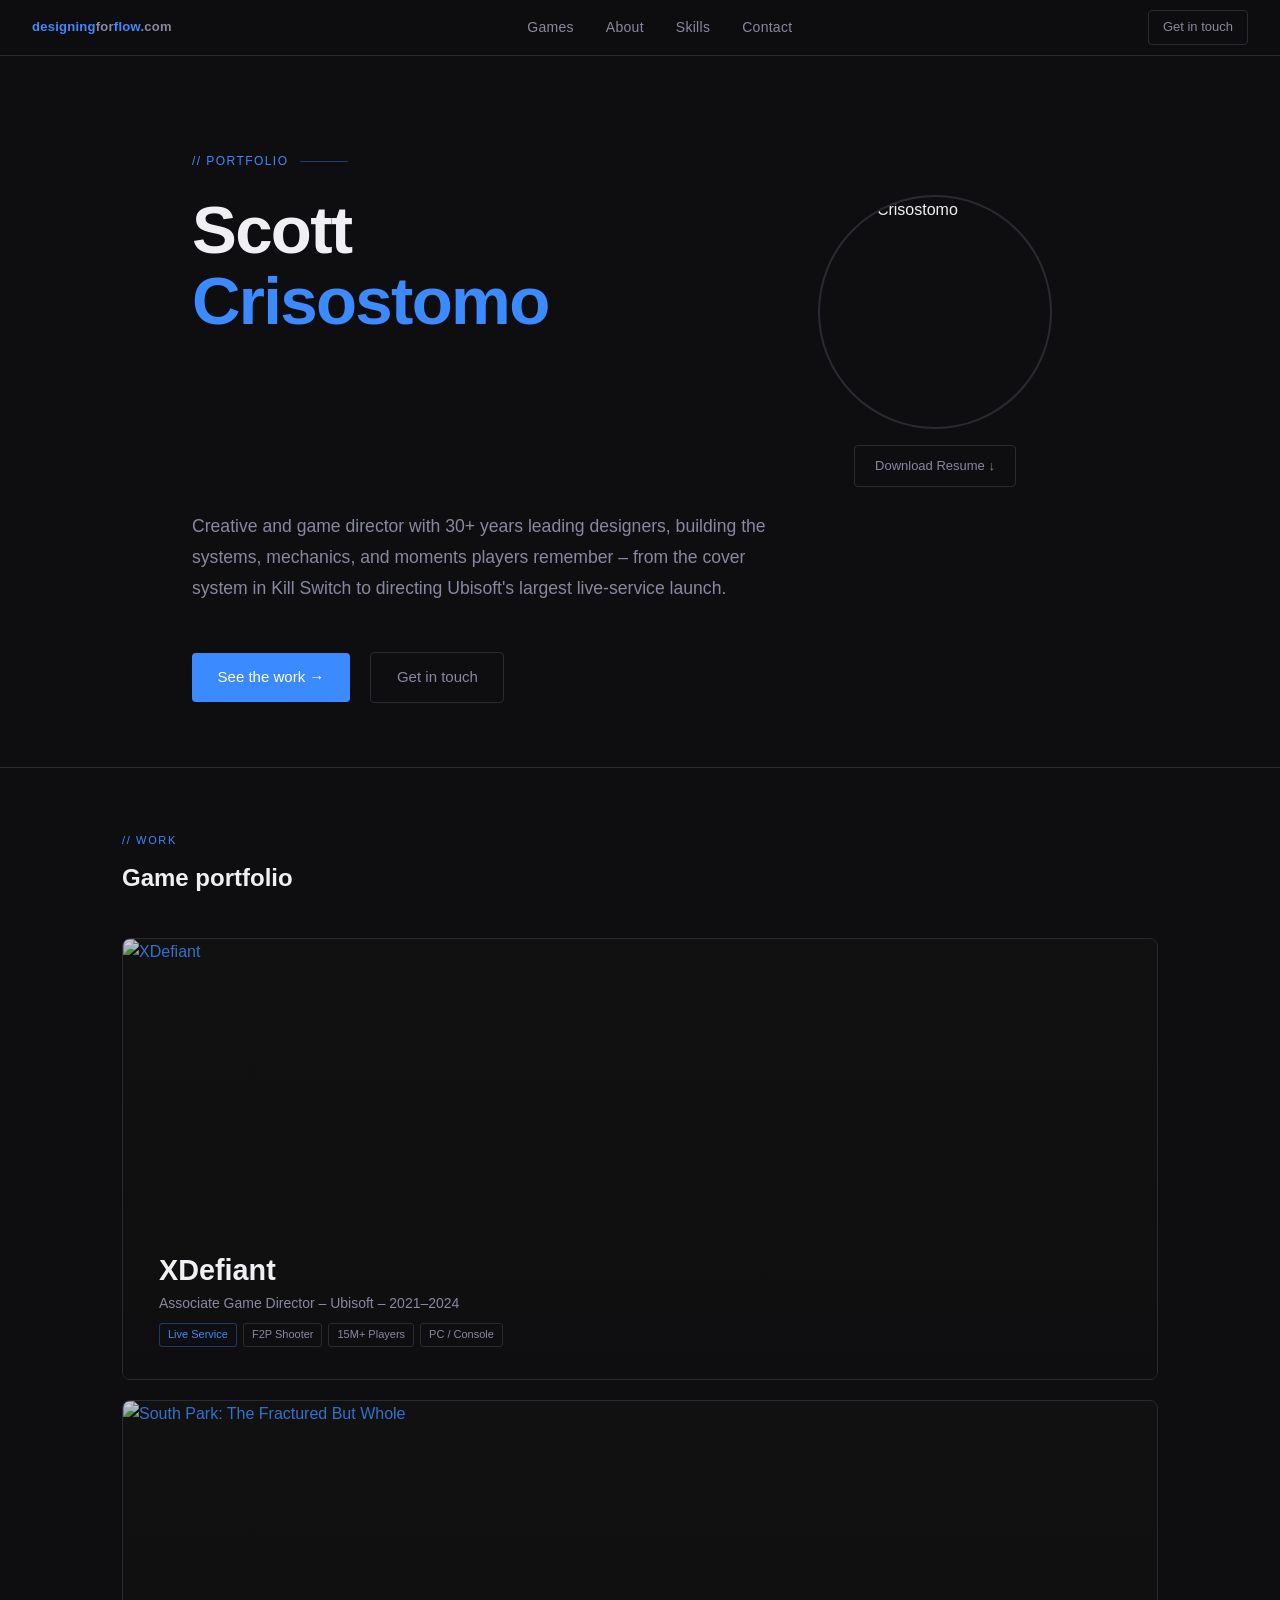
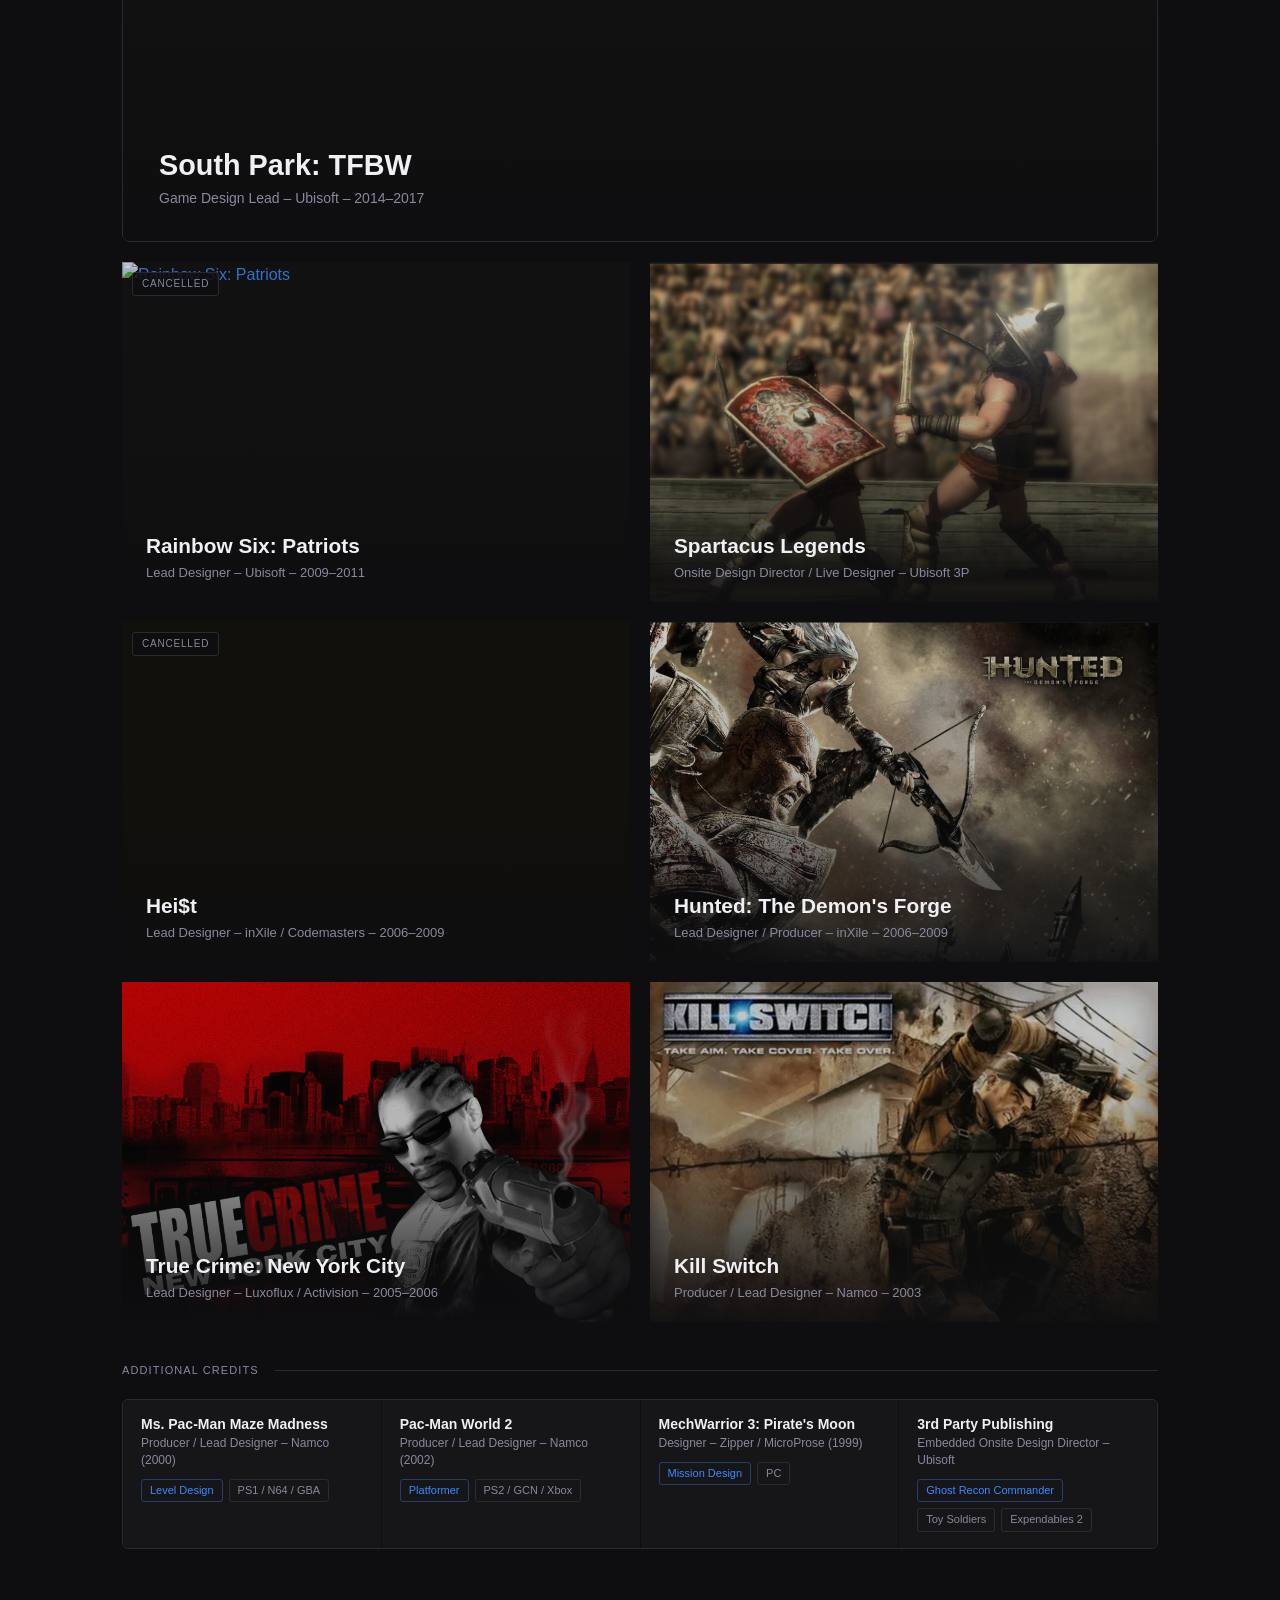
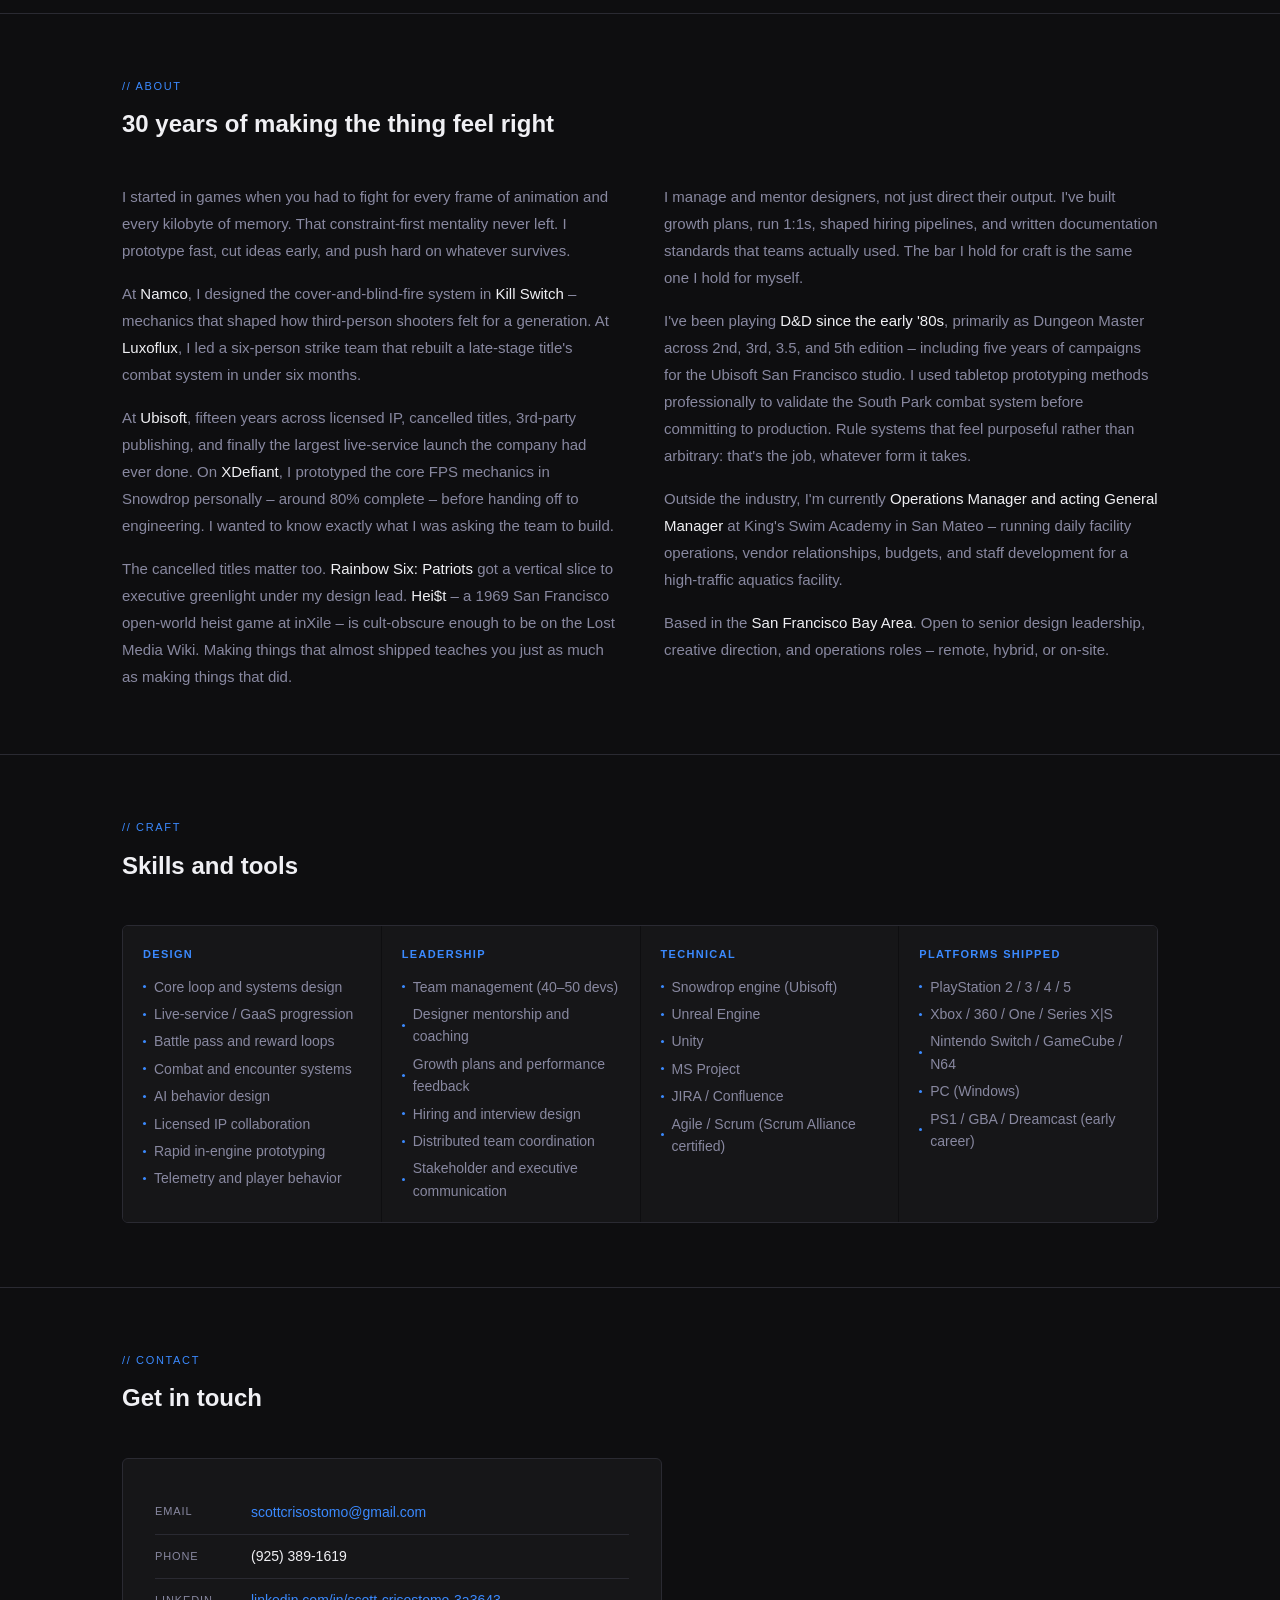
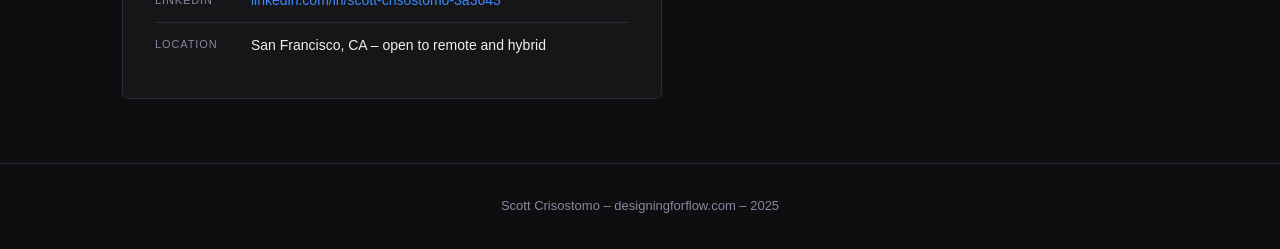
==== commit 8397a051: "Update index.html remove all em dashes" ====
--- a/index.html
+++ b/index.html
@@ -4,7 +4,7 @@
 <head>
 <meta charset="UTF-8">
 <meta name="viewport" content="width=device-width, initial-scale=1.0">
-<title>Scott Crisostomo — Game Design Portfolio</title>
+<title>Scott Crisostomo &ndash; Game Design Portfolio</title>
 <meta name="description" content="30+ years designing the systems, mechanics, and moments players remember. Associate Game Director on XDefiant. Lead Designer on South Park, Kill Switch, and more.">
 <link rel="preconnect" href="https://fonts.googleapis.com">
 <link rel="preconnect" href="https://fonts.gstatic.com" crossorigin>
@@ -186,14 +186,14 @@
 
 <div class="hero">
   <p class="hero-eyebrow">// portfolio</p>
-  <div style="display:flex;align-items:flex-start;gap:2rem;margin-bottom:1.5rem">
+  <div style="display:flex;align-items:flex-start;justify-content:space-between;gap:3rem;margin-bottom:1.5rem;max-width:860px">
     <h1 style="margin-bottom:0">Scott<br><span class="accent">Crisostomo</span></h1>
-    <div style="display:flex;flex-direction:column;align-items:center;gap:0.75rem;flex-shrink:0;padding-top:0.25rem">
-      <img src="scott.jpg" alt="Scott Crisostomo" style="width:140px;height:140px;border-radius:50%;object-fit:cover;object-position:center top;border:2px solid var(--border)">
-      <a href="resume.pdf" download style="display:inline-flex;align-items:center;gap:0.4rem;border:1px solid var(--border);color:var(--muted);padding:0.5rem 1rem;border-radius:4px;font-size:12px;font-weight:500;text-decoration:none;white-space:nowrap" onmouseover="this.style.borderColor='var(--accent)';this.style.color='var(--accent)'" onmouseout="this.style.borderColor='var(--border)';this.style.color='var(--muted)'">Download Resume &darr;</a>
-    </div>
-  </div>
-  <p class="hero-sub">Creative and game director with 30+ years leading designers, building the systems, mechanics, and moments players remember &mdash; from the cover system in Kill Switch to directing Ubisoft's largest live-service launch.</p>
+    <div style="display:flex;flex-direction:column;align-items:center;gap:1rem;flex-shrink:0">
+      <img src="scott.jpg" alt="Scott Crisostomo" style="width:234px;height:234px;border-radius:50%;object-fit:cover;object-position:center top;border:2px solid var(--border)">
+      <a href="resume.pdf" download style="display:inline-flex;align-items:center;gap:0.4rem;border:1px solid var(--border);color:var(--muted);padding:0.6rem 1.25rem;border-radius:4px;font-size:13px;font-weight:500;text-decoration:none;white-space:nowrap" onmouseover="this.style.borderColor='var(--accent)';this.style.color='var(--accent)'" onmouseout="this.style.borderColor='var(--border)';this.style.color='var(--muted)'">Download Resume &darr;</a>
+    </div>
+  </div>
+  <p class="hero-sub">Creative and game director with 30+ years leading designers, building the systems, mechanics, and moments players remember &ndash; from the cover system in Kill Switch to directing Ubisoft's largest live-service launch.</p>
   <a class="hero-cta" href="#games">See the work &rarr;</a>
   <a class="hero-cta-ghost" href="#contact">Get in touch</a>
 </div>
@@ -436,15 +436,15 @@
   <div class="about-grid">
     <div class="about-body">
       <p>I started in games when you had to fight for every frame of animation and every kilobyte of memory. That constraint-first mentality never left. I prototype fast, cut ideas early, and push hard on whatever survives.</p>
-      <p>At <strong>Namco</strong>, I designed the cover-and-blind-fire system in <strong>Kill Switch</strong> &mdash; mechanics that shaped how third-person shooters felt for a generation. At <strong>Luxoflux</strong>, I led a six-person strike team that rebuilt a late-stage title's combat system in under six months.</p>
-      <p>At <strong>Ubisoft</strong>, fifteen years across licensed IP, cancelled titles, 3rd-party publishing, and finally the largest live-service launch the company had ever done. On <strong>XDefiant</strong>, I prototyped the core FPS mechanics in Snowdrop personally &mdash; around 80% complete &mdash; before handing off to engineering. I wanted to know exactly what I was asking the team to build.</p>
-      <p>The cancelled titles matter too. <strong>Rainbow Six: Patriots</strong> got a vertical slice to executive greenlight under my design lead. <strong>Hei$t</strong> &mdash; a 1969 San Francisco open-world heist game at inXile &mdash; is cult-obscure enough to be on the Lost Media Wiki. Making things that almost shipped teaches you just as much as making things that did.</p>
+      <p>At <strong>Namco</strong>, I designed the cover-and-blind-fire system in <strong>Kill Switch</strong> &ndash; mechanics that shaped how third-person shooters felt for a generation. At <strong>Luxoflux</strong>, I led a six-person strike team that rebuilt a late-stage title's combat system in under six months.</p>
+      <p>At <strong>Ubisoft</strong>, fifteen years across licensed IP, cancelled titles, 3rd-party publishing, and finally the largest live-service launch the company had ever done. On <strong>XDefiant</strong>, I prototyped the core FPS mechanics in Snowdrop personally &ndash; around 80% complete &ndash; before handing off to engineering. I wanted to know exactly what I was asking the team to build.</p>
+      <p>The cancelled titles matter too. <strong>Rainbow Six: Patriots</strong> got a vertical slice to executive greenlight under my design lead. <strong>Hei$t</strong> &ndash; a 1969 San Francisco open-world heist game at inXile &ndash; is cult-obscure enough to be on the Lost Media Wiki. Making things that almost shipped teaches you just as much as making things that did.</p>
     </div>
     <div class="about-body">
       <p>I manage and mentor designers, not just direct their output. I've built growth plans, run 1:1s, shaped hiring pipelines, and written documentation standards that teams actually used. The bar I hold for craft is the same one I hold for myself.</p>
-      <p>I've been playing <strong>D&amp;D since the early '80s</strong>, primarily as Dungeon Master across 2nd, 3rd, 3.5, and 5th edition &mdash; including five years of campaigns for the Ubisoft San Francisco studio. I used tabletop prototyping methods professionally to validate the South Park combat system before committing to production. Rule systems that feel purposeful rather than arbitrary: that's the job, whatever form it takes.</p>
-      <p>Outside the industry, I'm currently <strong>Operations Manager and acting General Manager</strong> at King's Swim Academy in San Mateo &mdash; running daily facility operations, vendor relationships, budgets, and staff development for a high-traffic aquatics facility.</p>
-      <p>Based in the <strong>San Francisco Bay Area</strong>. Open to senior design leadership, creative direction, and operations roles &mdash; remote, hybrid, or on-site.</p>
+      <p>I've been playing <strong>D&amp;D since the early '80s</strong>, primarily as Dungeon Master across 2nd, 3rd, 3.5, and 5th edition &ndash; including five years of campaigns for the Ubisoft San Francisco studio. I used tabletop prototyping methods professionally to validate the South Park combat system before committing to production. Rule systems that feel purposeful rather than arbitrary: that's the job, whatever form it takes.</p>
+      <p>Outside the industry, I'm currently <strong>Operations Manager and acting General Manager</strong> at King's Swim Academy in San Mateo &ndash; running daily facility operations, vendor relationships, budgets, and staff development for a high-traffic aquatics facility.</p>
+      <p>Based in the <strong>San Francisco Bay Area</strong>. Open to senior design leadership, creative direction, and operations roles &ndash; remote, hybrid, or on-site.</p>
     </div>
   </div>
 </div>
@@ -527,13 +527,13 @@
     </div>
     <div class="contact-row">
       <span class="contact-key">Location</span>
-      <span class="contact-val">San Francisco, CA &mdash; open to remote and hybrid</span>
+      <span class="contact-val">San Francisco, CA &ndash; open to remote and hybrid</span>
     </div>
   </div>
 </div>
 
 <footer>
-  <p>Scott Crisostomo &mdash; designingforflow.com &mdash; 2025</p>
+  <p>Scott Crisostomo &ndash; designingforflow.com &ndash; 2025</p>
 </footer>
 
 </body>
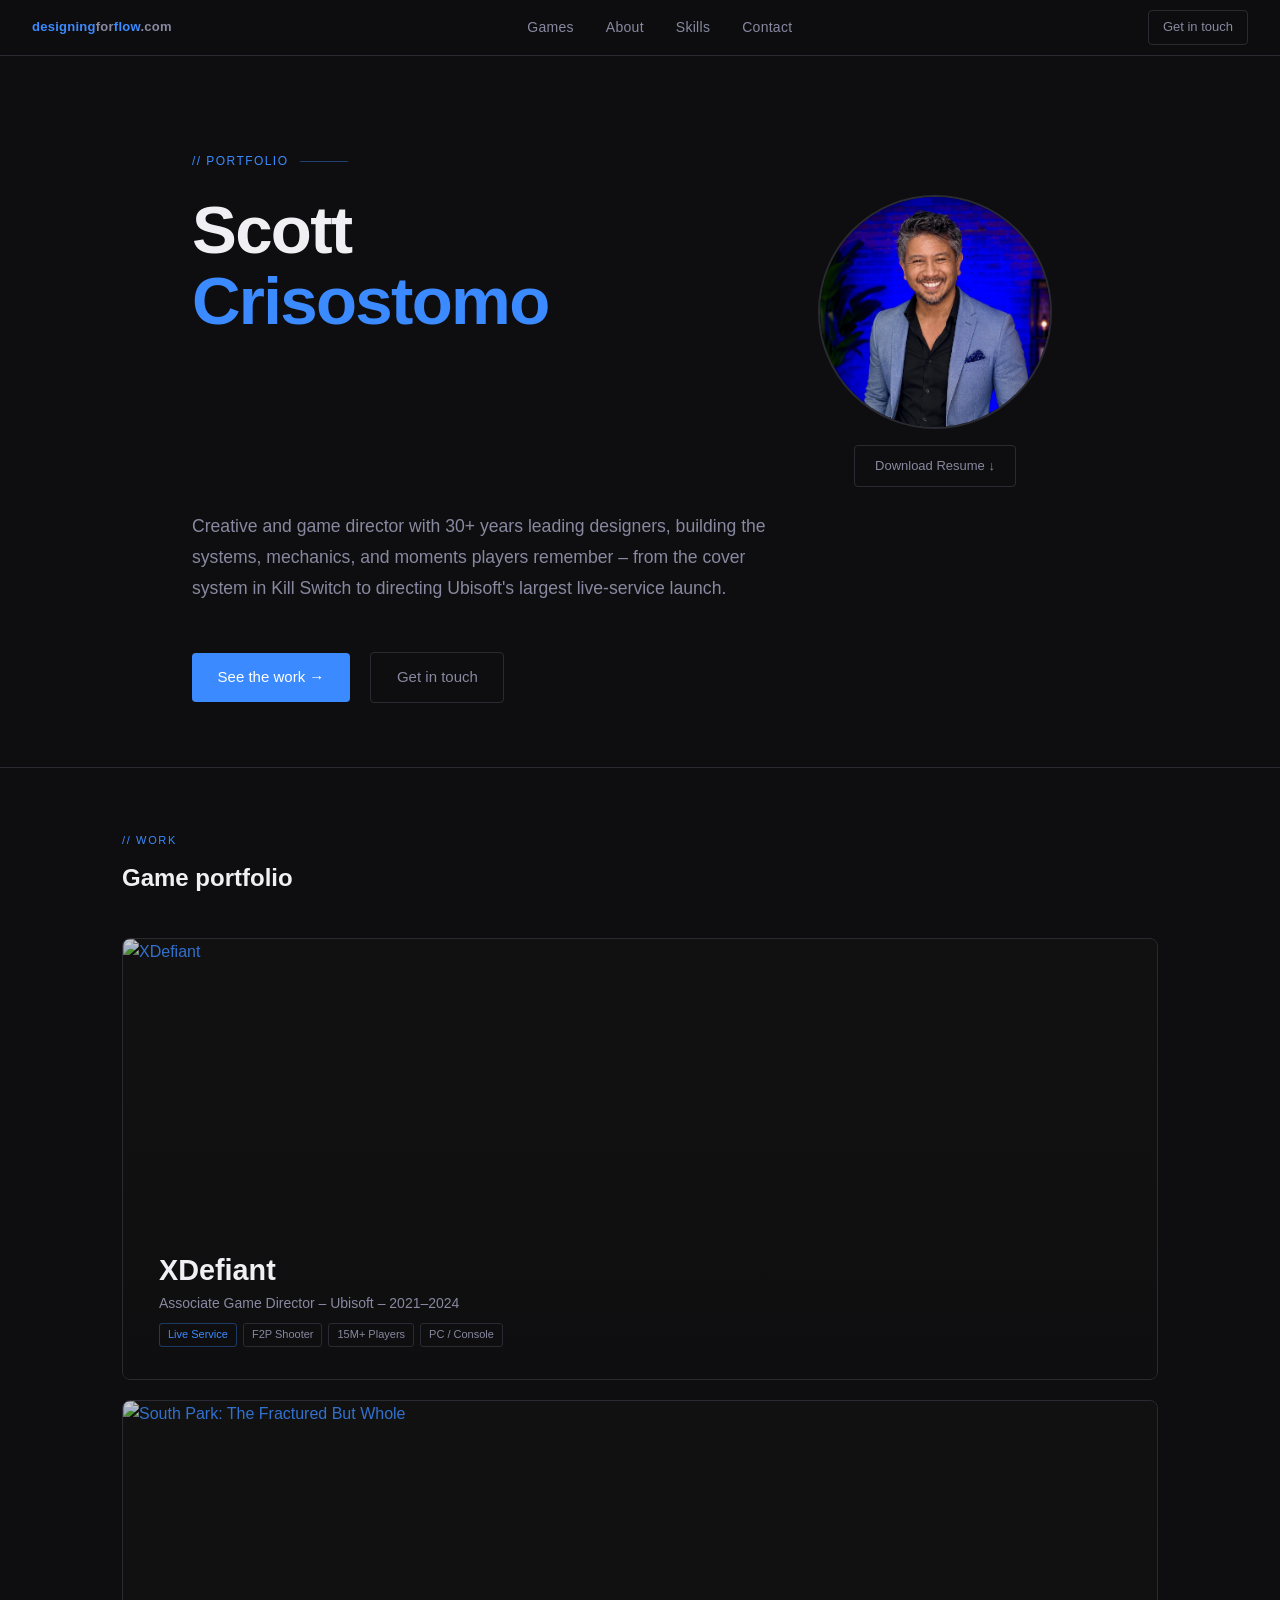
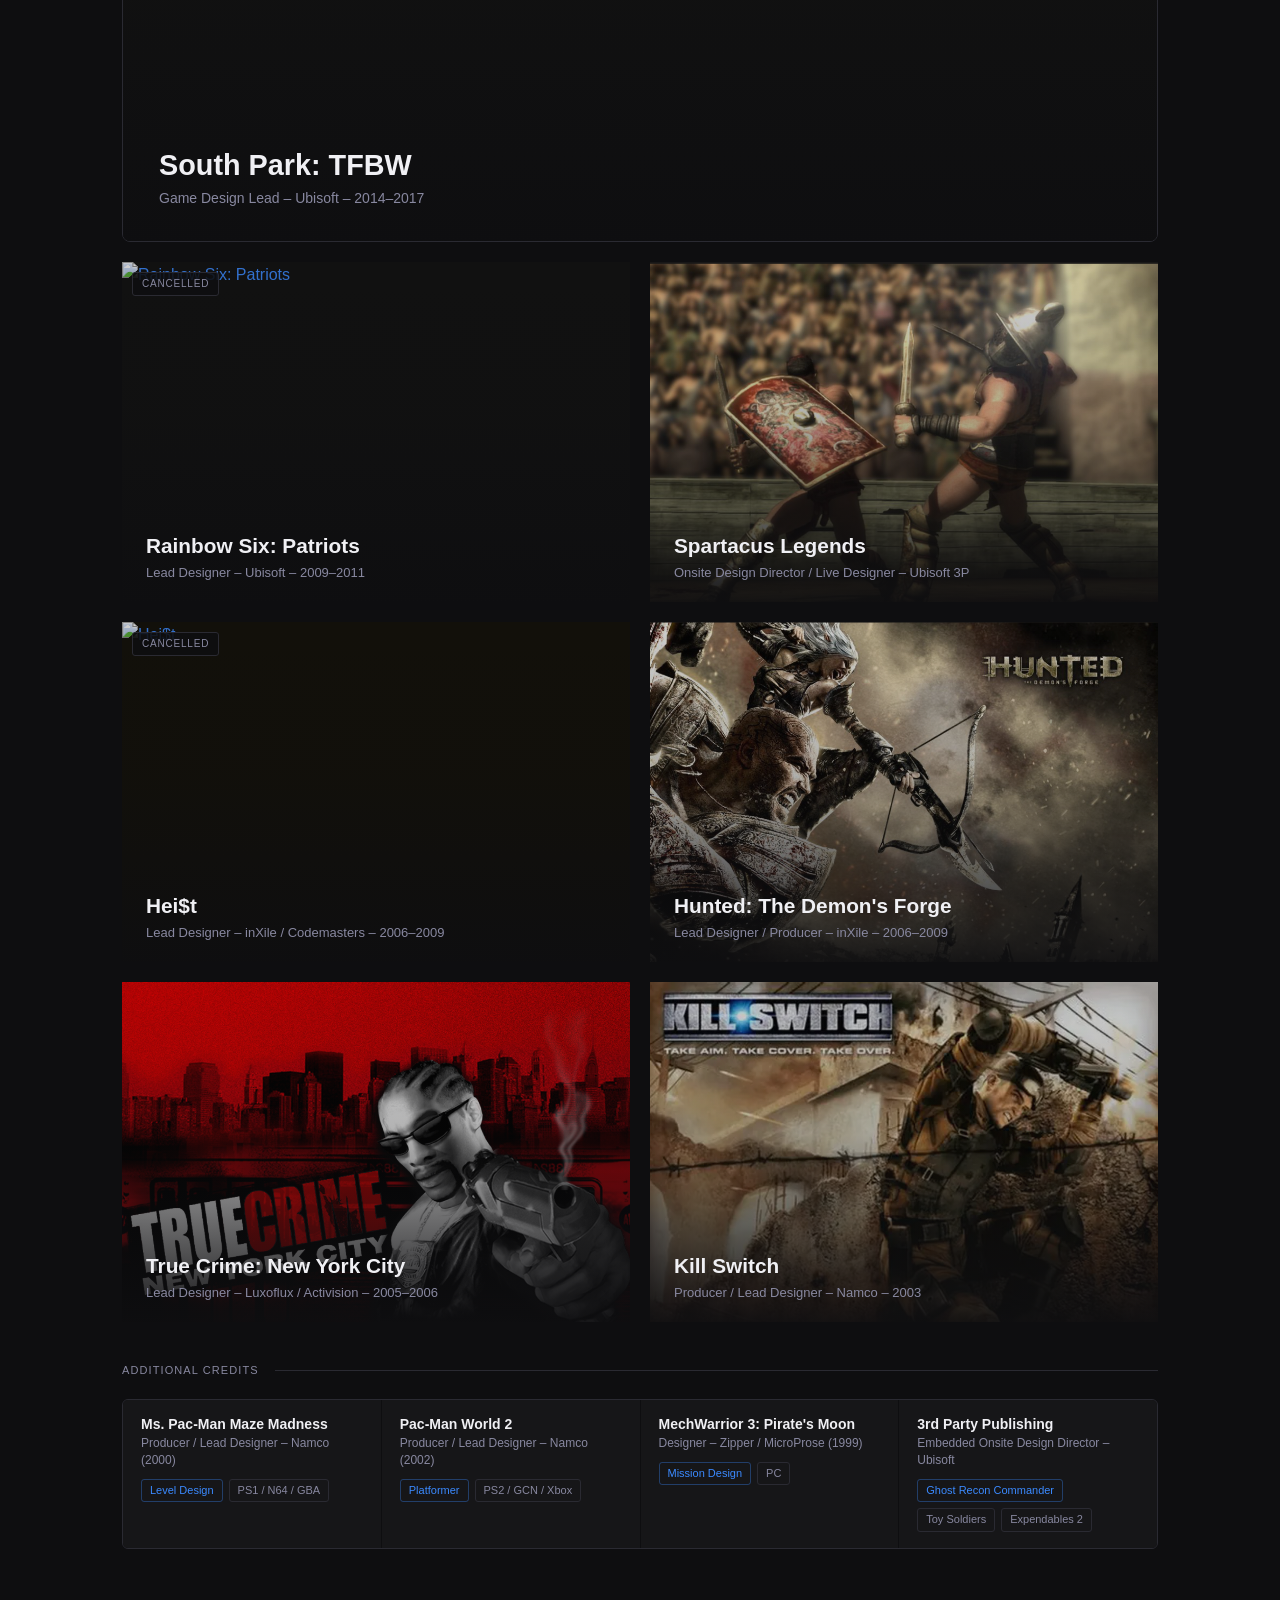
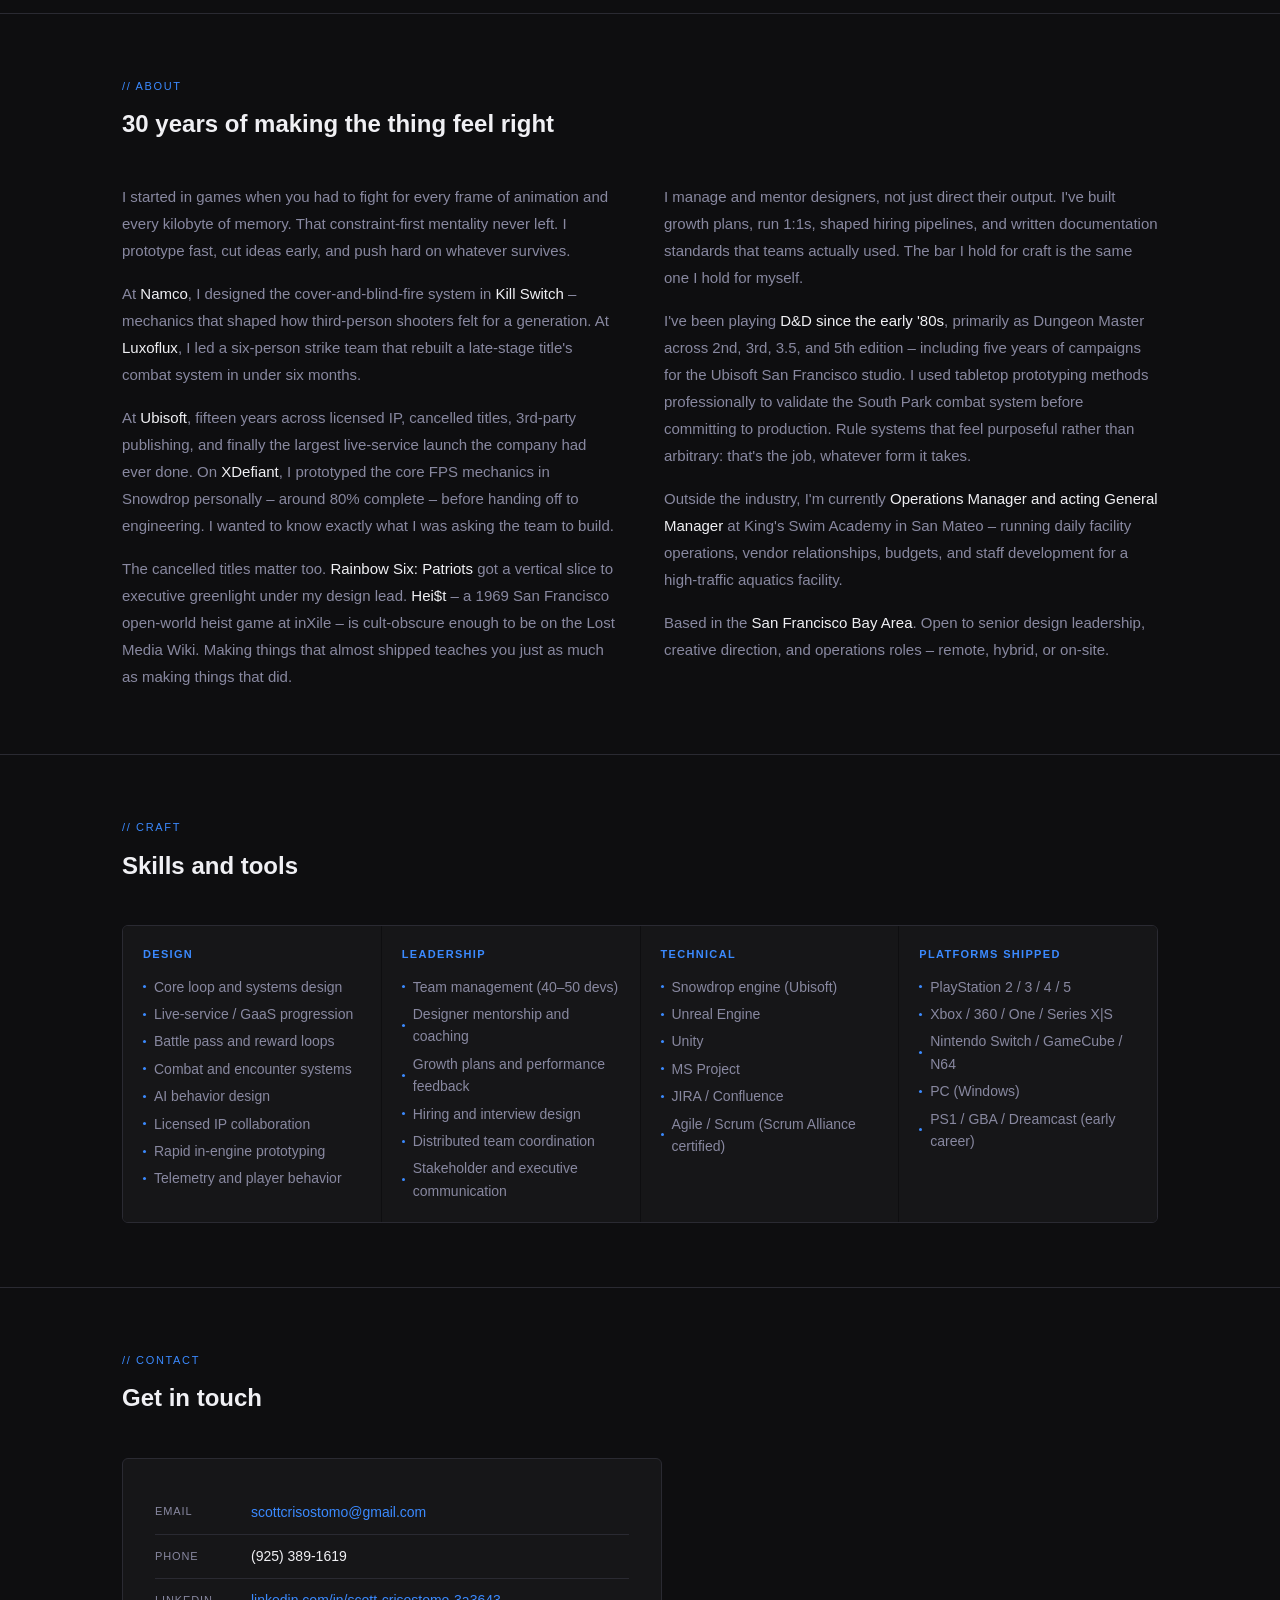
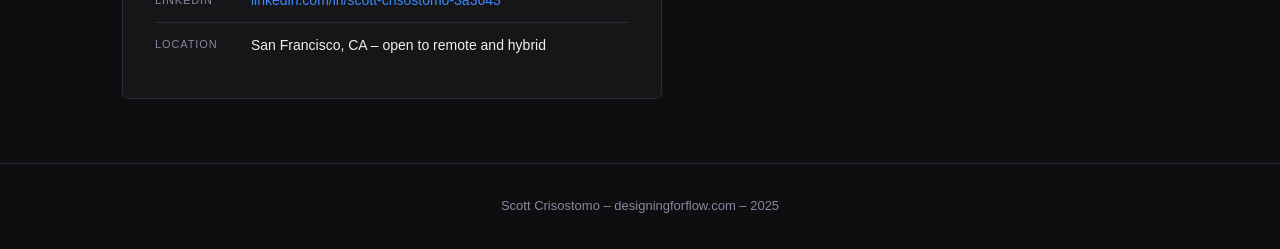
==== commit 8e405caf: "Update index.html fixed typos" ====
--- a/index.html
+++ b/index.html
@@ -189,8 +189,8 @@
   <div style="display:flex;align-items:flex-start;justify-content:space-between;gap:3rem;margin-bottom:1.5rem;max-width:860px">
     <h1 style="margin-bottom:0">Scott<br><span class="accent">Crisostomo</span></h1>
     <div style="display:flex;flex-direction:column;align-items:center;gap:1rem;flex-shrink:0">
-      <img src="scott.jpg" alt="Scott Crisostomo" style="width:234px;height:234px;border-radius:50%;object-fit:cover;object-position:center top;border:2px solid var(--border)">
-      <a href="resume.pdf" download style="display:inline-flex;align-items:center;gap:0.4rem;border:1px solid var(--border);color:var(--muted);padding:0.6rem 1.25rem;border-radius:4px;font-size:13px;font-weight:500;text-decoration:none;white-space:nowrap" onmouseover="this.style.borderColor='var(--accent)';this.style.color='var(--accent)'" onmouseout="this.style.borderColor='var(--border)';this.style.color='var(--muted)'">Download Resume &darr;</a>
+      <img src="scott.jpeg" alt="Scott Crisostomo" style="width:234px;height:234px;border-radius:50%;object-fit:cover;object-position:center top;border:2px solid var(--border)">
+      <a href="resume.pdf.pdf" download style="display:inline-flex;align-items:center;gap:0.4rem;border:1px solid var(--border);color:var(--muted);padding:0.6rem 1.25rem;border-radius:4px;font-size:13px;font-weight:500;text-decoration:none;white-space:nowrap" onmouseover="this.style.borderColor='var(--accent)';this.style.color='var(--accent)'" onmouseout="this.style.borderColor='var(--border)';this.style.color='var(--muted)'">Download Resume &darr;</a>
     </div>
   </div>
   <p class="hero-sub">Creative and game director with 30+ years leading designers, building the systems, mechanics, and moments players remember &ndash; from the cover system in Kill Switch to directing Ubisoft's largest live-service launch.</p>
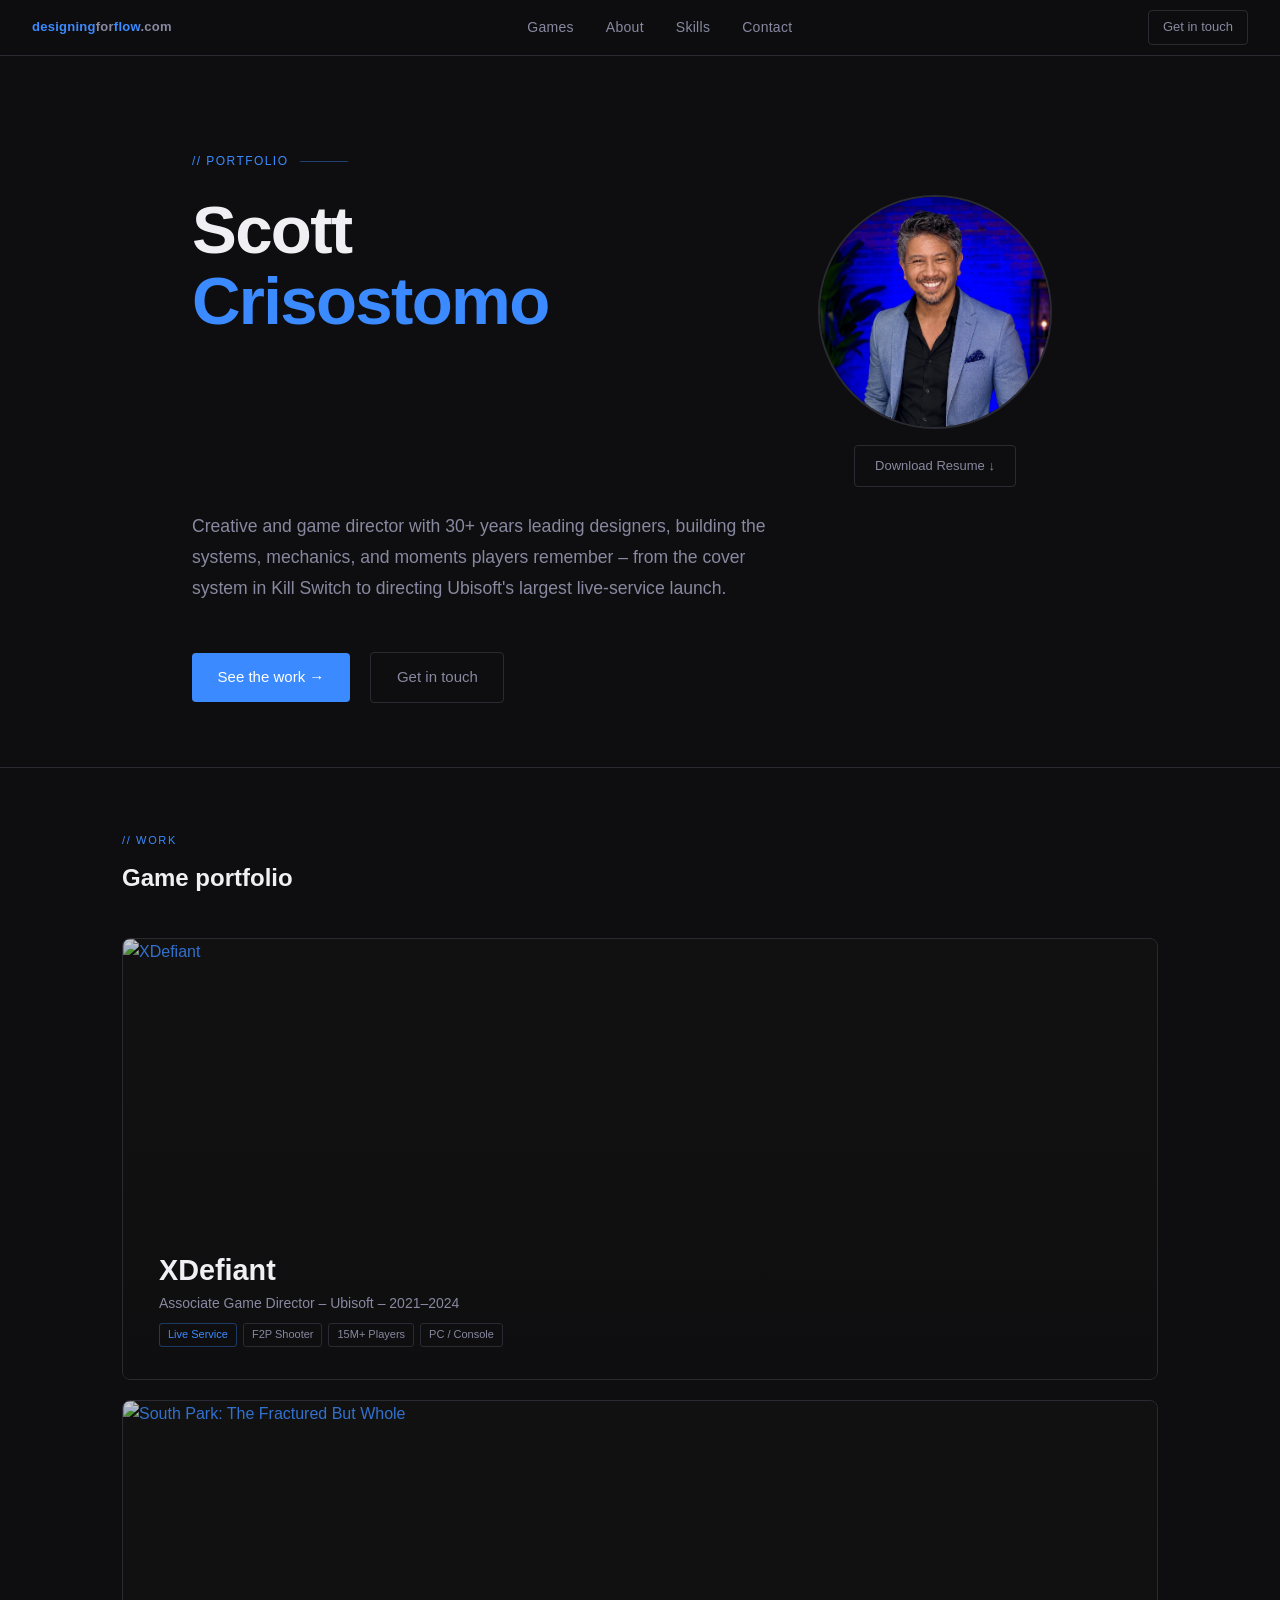
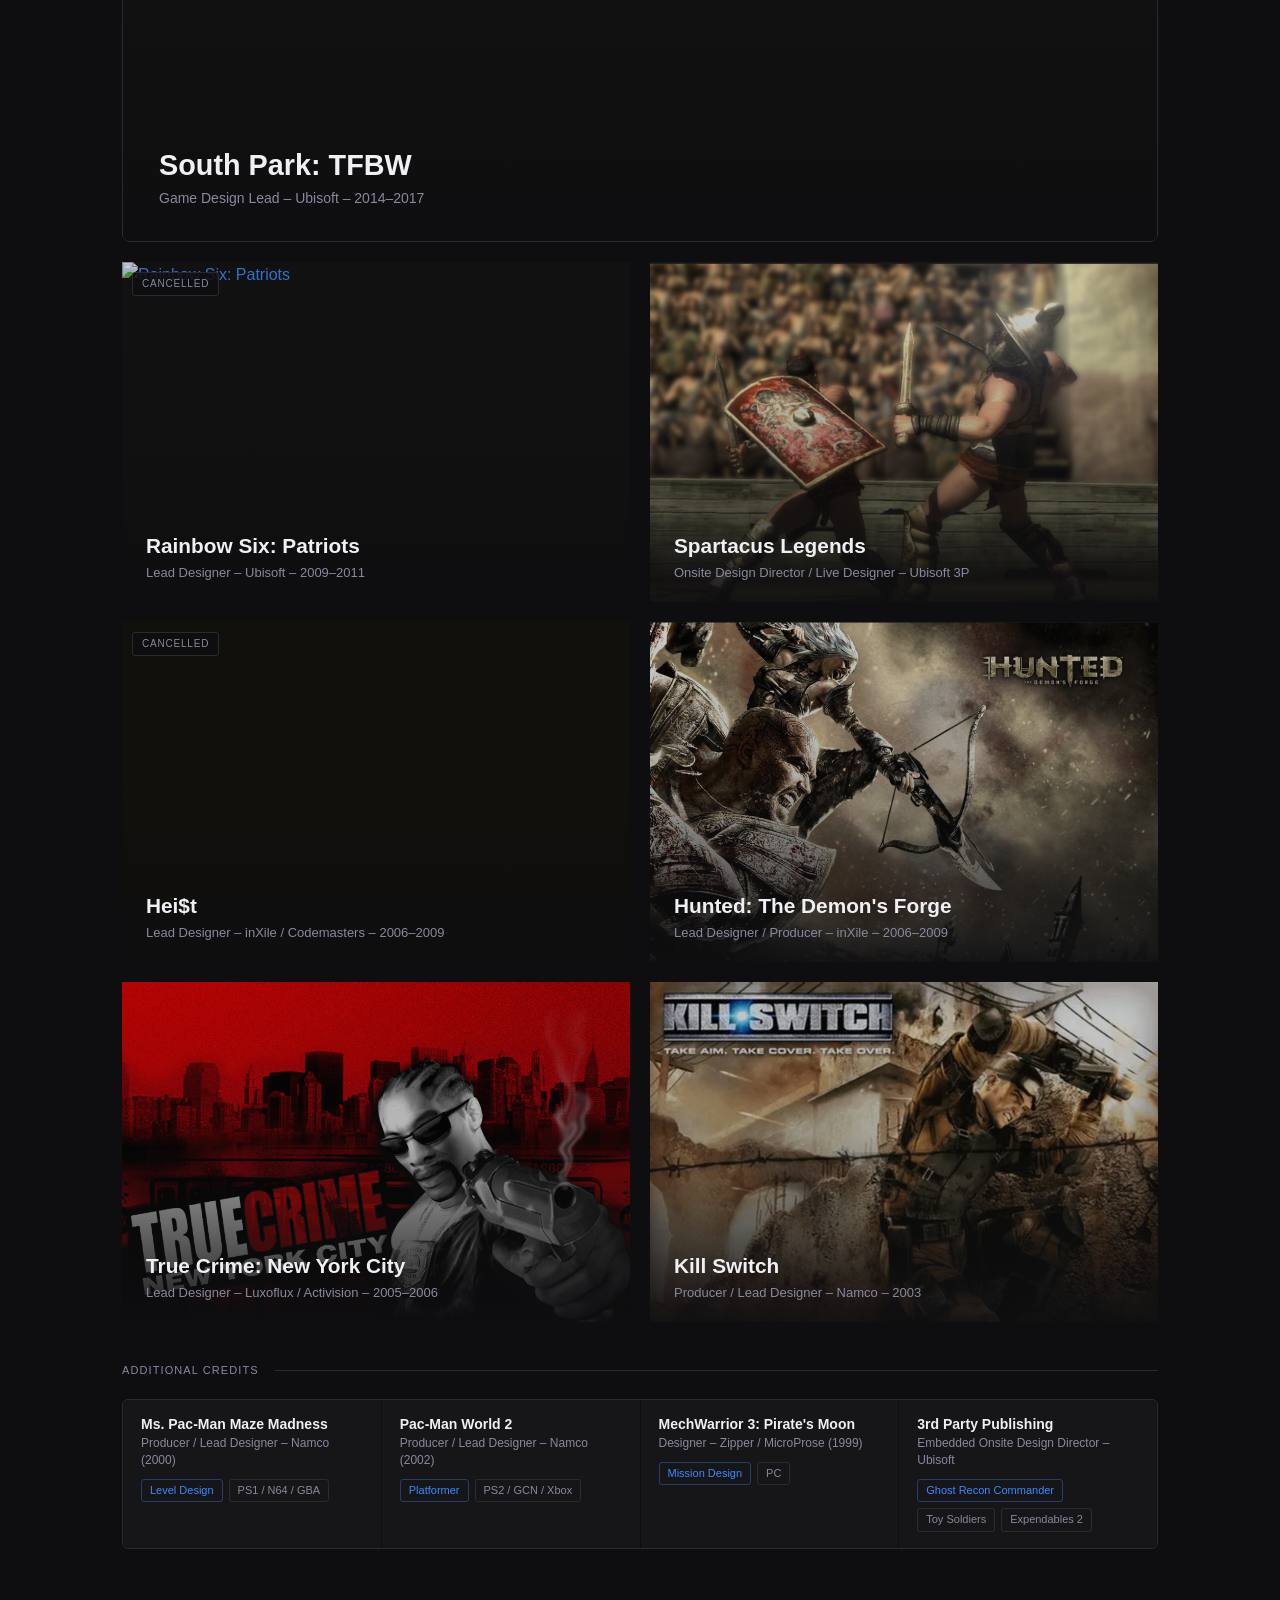
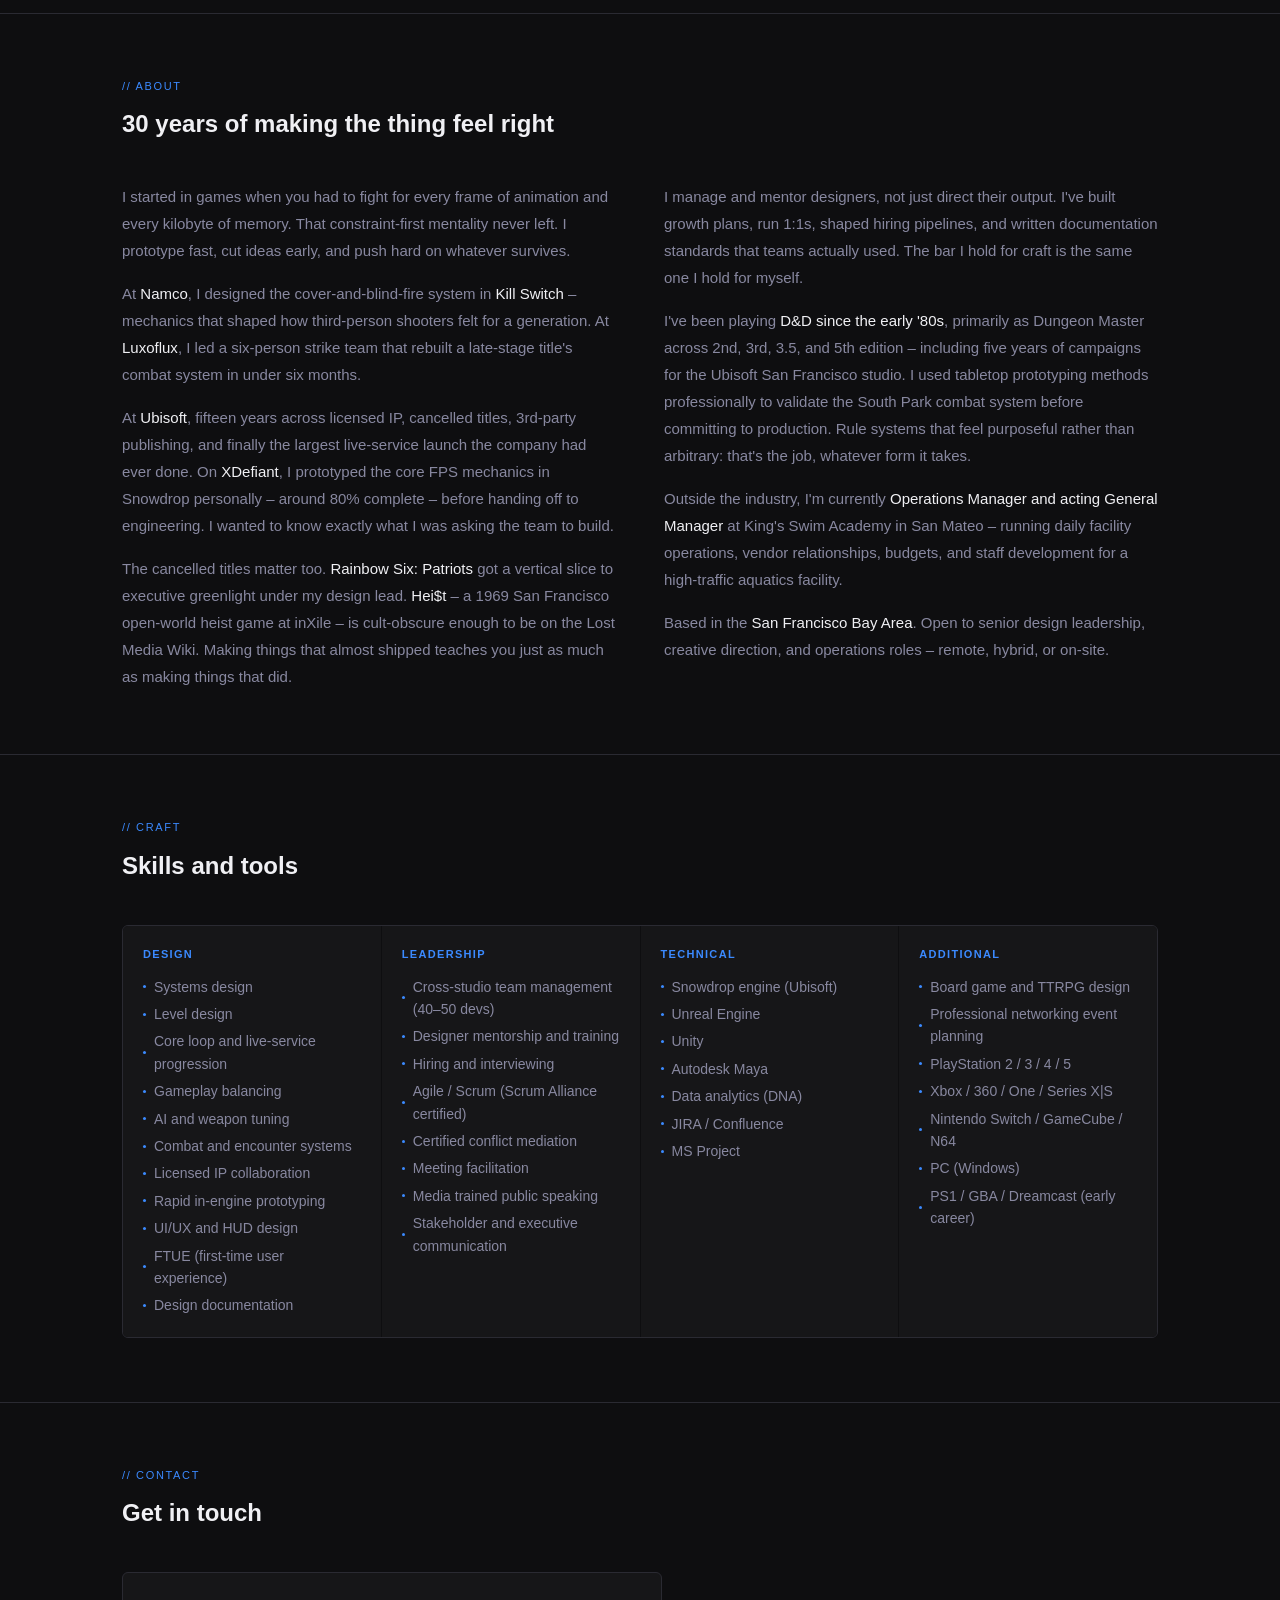
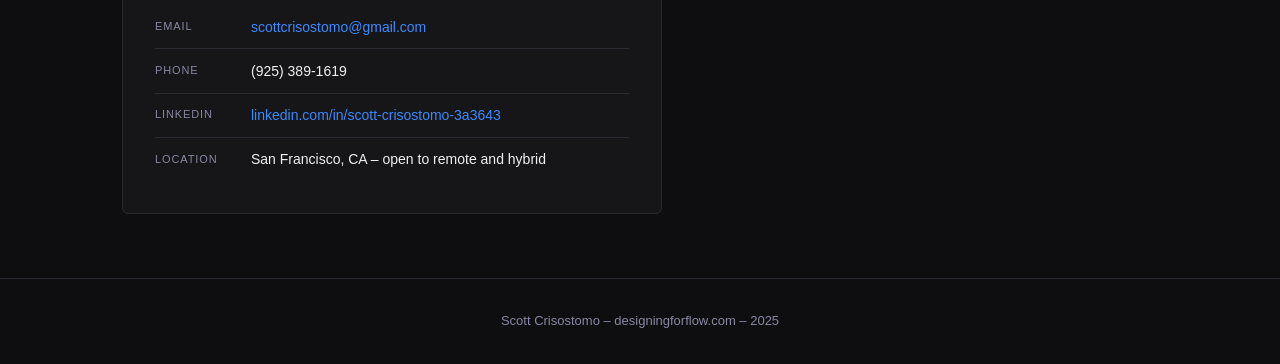
==== commit a06de6a3: "Update index.html Updated skills" ====
--- a/index.html
+++ b/index.html
@@ -460,24 +460,29 @@
     <div class="skill-group">
       <h4>Design</h4>
       <ul class="skill-list">
-        <li><span class="dot"></span>Core loop and systems design</li>
-        <li><span class="dot"></span>Live-service / GaaS progression</li>
-        <li><span class="dot"></span>Battle pass and reward loops</li>
+        <li><span class="dot"></span>Systems design</li>
+        <li><span class="dot"></span>Level design</li>
+        <li><span class="dot"></span>Core loop and live-service progression</li>
+        <li><span class="dot"></span>Gameplay balancing</li>
+        <li><span class="dot"></span>AI and weapon tuning</li>
         <li><span class="dot"></span>Combat and encounter systems</li>
-        <li><span class="dot"></span>AI behavior design</li>
         <li><span class="dot"></span>Licensed IP collaboration</li>
         <li><span class="dot"></span>Rapid in-engine prototyping</li>
-        <li><span class="dot"></span>Telemetry and player behavior</li>
+        <li><span class="dot"></span>UI/UX and HUD design</li>
+        <li><span class="dot"></span>FTUE (first-time user experience)</li>
+        <li><span class="dot"></span>Design documentation</li>
       </ul>
     </div>
     <div class="skill-group">
       <h4>Leadership</h4>
       <ul class="skill-list">
-        <li><span class="dot"></span>Team management (40&ndash;50 devs)</li>
-        <li><span class="dot"></span>Designer mentorship and coaching</li>
-        <li><span class="dot"></span>Growth plans and performance feedback</li>
-        <li><span class="dot"></span>Hiring and interview design</li>
-        <li><span class="dot"></span>Distributed team coordination</li>
+        <li><span class="dot"></span>Cross-studio team management (40&ndash;50 devs)</li>
+        <li><span class="dot"></span>Designer mentorship and training</li>
+        <li><span class="dot"></span>Hiring and interviewing</li>
+        <li><span class="dot"></span>Agile / Scrum (Scrum Alliance certified)</li>
+        <li><span class="dot"></span>Certified conflict mediation</li>
+        <li><span class="dot"></span>Meeting facilitation</li>
+        <li><span class="dot"></span>Media trained public speaking</li>
         <li><span class="dot"></span>Stakeholder and executive communication</li>
       </ul>
     </div>
@@ -487,14 +492,17 @@
         <li><span class="dot"></span>Snowdrop engine (Ubisoft)</li>
         <li><span class="dot"></span>Unreal Engine</li>
         <li><span class="dot"></span>Unity</li>
+        <li><span class="dot"></span>Autodesk Maya</li>
+        <li><span class="dot"></span>Data analytics (DNA)</li>
+        <li><span class="dot"></span>JIRA / Confluence</li>
         <li><span class="dot"></span>MS Project</li>
-        <li><span class="dot"></span>JIRA / Confluence</li>
-        <li><span class="dot"></span>Agile / Scrum (Scrum Alliance certified)</li>
       </ul>
     </div>
     <div class="skill-group">
-      <h4>Platforms shipped</h4>
+      <h4>Additional</h4>
       <ul class="skill-list">
+        <li><span class="dot"></span>Board game and TTRPG design</li>
+        <li><span class="dot"></span>Professional networking event planning</li>
         <li><span class="dot"></span>PlayStation 2 / 3 / 4 / 5</li>
         <li><span class="dot"></span>Xbox / 360 / One / Series X|S</li>
         <li><span class="dot"></span>Nintendo Switch / GameCube / N64</li>
